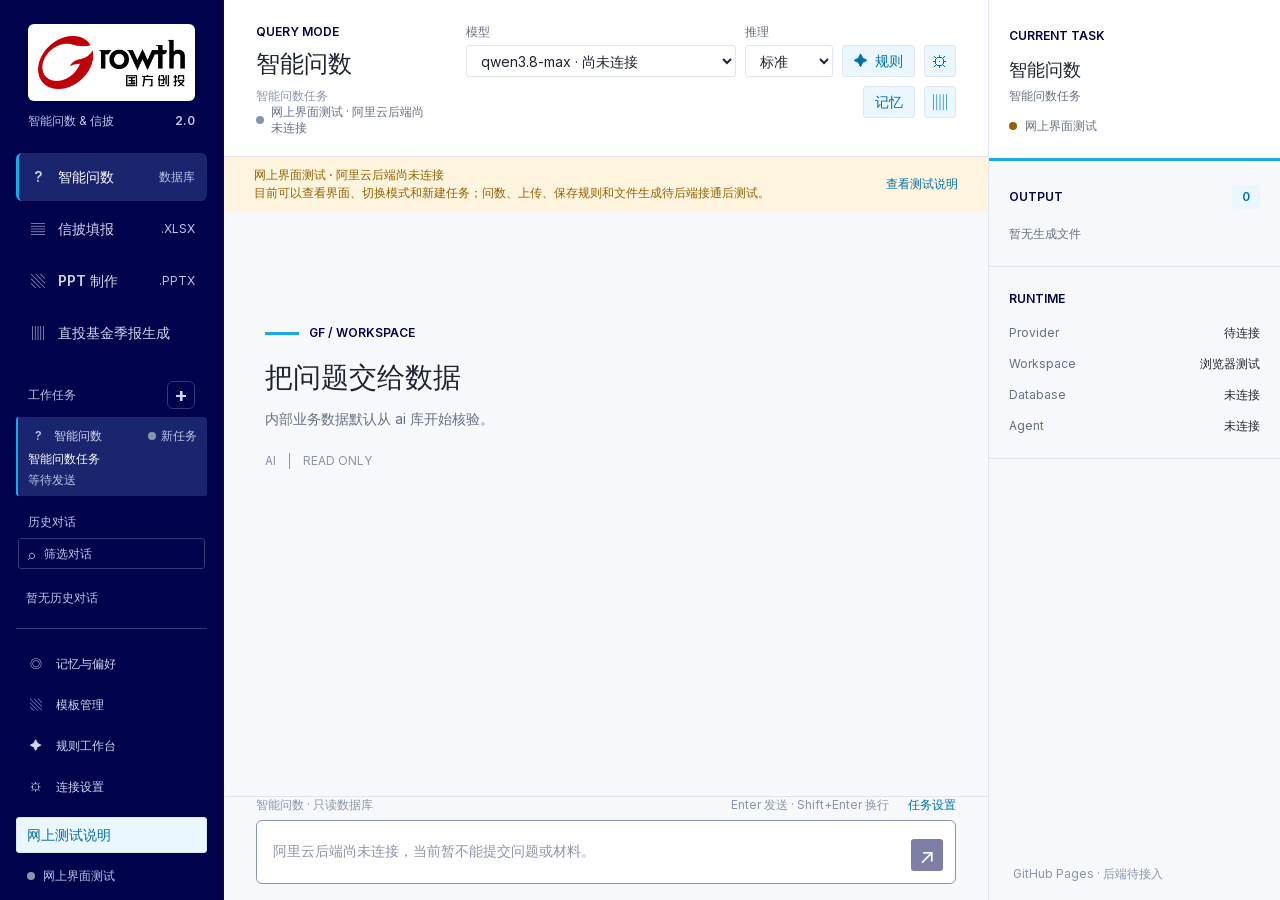
==== index.html @ b557f76c "Publish V2 interface test without backend data" ====
<!doctype html>
<html lang="zh-CN">
  <head>
    <meta charset="UTF-8" />
    <meta name="viewport" content="width=device-width, initial-scale=1.0" />
    <meta name="color-scheme" content="light" />
    <title>国方 · 智能问数&信披 2.0</title>
    <link rel="stylesheet" href="./guofang-theme.css" />
    <link rel="stylesheet" href="./styles.css" />
    <link rel="stylesheet" href="./workbench.css" />
    <link rel="stylesheet" href="./ppt-workbench.css" />
    <link rel="stylesheet" href="./quarterly-workbench.css" />
    <link rel="stylesheet" href="./memory-workbench.css" />
  <link rel="stylesheet" href="./pages-test.css" />
  </head>
  <body>
    <div id="appShell" class="app-shell">
      <button id="sidebarScrim" class="sidebar-scrim" type="button" aria-label="关闭侧栏"></button>

      <aside class="sidebar" aria-label="应用导航">
        <div class="sidebar-topline">
          <div class="brand-block">
            <div class="brand-logo-surface">
              <img class="brand-logo" src="./assets/guofang-logo.png" alt="国方创投 Growth" width="2036" height="738" />
            </div>
            <div class="brand-caption">
              <span>智能问数 &amp; 信披</span>
              <span class="brand-version">2.0</span>
            </div>
          </div>
          <button id="closeSidebarButton" class="sidebar-close" type="button" title="关闭导航" aria-label="关闭导航">×</button>
        </div>

        <div class="mode-nav" aria-label="工作模式">
          <button class="mode-button is-active" data-mode="question" type="button">
            <span class="mode-icon" aria-hidden="true">?</span>
            <span>智能问数</span>
            <span class="mode-state">数据库</span>
          </button>
          <button class="mode-button" data-mode="fill" type="button">
            <span class="mode-icon" aria-hidden="true">▤</span>
            <span>信披填报</span>
            <span class="mode-state">.xlsx</span>
          </button>
          <button class="mode-button" data-mode="ppt" type="button"><span class="mode-icon" aria-hidden="true">▧</span><span>PPT 制作</span><span class="mode-state">.pptx</span></button>
          <button class="mode-button" data-mode="quarterly" type="button"><span class="mode-icon" aria-hidden="true">▥</span><span>直投基金季报生成</span></button>
        </div>

        <div class="thread-heading task-heading">
          <span>工作任务</span>
          <button id="newThreadButton" class="icon-button inverse" type="button" title="新建当前模式任务" aria-label="新建当前模式任务">+</button>
        </div>
        <div id="taskList" class="task-list" aria-live="polite"></div>

        <div class="thread-heading history-heading">
          <span>历史对话</span>
        </div>
        <label class="thread-search">
          <span aria-hidden="true">⌕</span>
          <input id="threadSearch" type="search" placeholder="筛选对话" autocomplete="off" />
        </label>
        <div id="threadList" class="thread-list" aria-live="polite"></div>

        <div class="sidebar-footer">
          <button id="memoryButton" class="sidebar-action" type="button"><span class="action-icon" aria-hidden="true">◎</span><span>记忆与偏好</span></button>
          <button id="templateManagerButton" class="sidebar-action" type="button"><span class="action-icon" aria-hidden="true">▧</span><span>模板管理</span></button>
          <button id="skillButton" class="sidebar-action" type="button">
            <span class="action-icon" aria-hidden="true">✦</span>
            <span>规则工作台</span>
          </button>
          <button id="settingsButton" class="sidebar-action" type="button">
            <span class="action-icon" aria-hidden="true">⚙</span>
            <span>连接设置</span>
          </button>
          <button id="pagesInfoButton" class="pages-test-button" type="button">网上测试说明</button>
          <div class="isolation-note">
            <span class="status-dot quiet"></span>
            <span>本机独立运行</span>
          </div>
        </div>
      </aside>

      <main class="workspace">
        <header class="workspace-header">
          <div class="header-leading">
            <button id="mobileMenuButton" class="header-icon-button mobile-only" type="button" title="打开导航" aria-label="打开导航">☰</button>
            <div class="workspace-title">
              <div id="modeKicker" class="mode-kicker">QUERY MODE</div>
              <h1 id="workspaceHeading">智能问数</h1>
              <div id="activeTaskName" class="active-task-name">智能问数任务</div>
              <div id="runtimeStatus" class="runtime-status">
                <span class="status-dot"></span>
                <span>准备中</span>
              </div>
            </div>
          </div>
          <div class="header-controls">
            <label class="select-control model-control">
              <span>模型</span>
              <select id="modelSelect" aria-label="选择模型"></select>
            </label>
            <label class="select-control effort-control">
              <span>推理</span>
              <select id="effortSelect" aria-label="选择推理强度">
                <option value="medium">标准</option>
                 <option value="high">深入</option>
                <option value="xhigh">极深</option>
                <option value="ultra">极致</option>
              </select>
            </label>
            <button id="headerSkillButton" class="header-tool" type="button" title="打开规则工作台">
              <span aria-hidden="true">✦</span>
              <span>规则</span>
            </button>
            <button id="headerSettingsButton" class="header-tool icon-only" type="button" title="打开连接设置" aria-label="打开连接设置">⚙</button>
            <button id="headerMemoryButton" class="header-tool" type="button" title="查看记忆与偏好"><span>记忆</span></button>
            <button id="inspectorToggleButton" class="header-tool icon-only" type="button" title="显示或隐藏任务信息" aria-label="显示或隐藏任务信息">▥</button>
          </div>
        </header>

        <div id="setupBanner" class="setup-banner is-hidden">
          <div class="setup-copy">
            <strong id="setupTitle">需要完成连接设置</strong>
            <span id="setupMessage">配置阿里云 API Key 和数据库连接后开始工作。</span>
          </div>
          <button id="setupButton" class="text-button" type="button">打开设置</button>
        </div>

        <div id="memoryNotice" class="task-notice is-hidden" role="status"></div>
        <section id="conversation" class="conversation" aria-label="对话内容">
          <div id="emptyState" class="empty-state">
            <div class="empty-eyebrow"><span class="empty-rule"></span><span id="emptyCode">GF / WORKSPACE</span></div>
            <h2 id="emptyHeading">把问题交给数据</h2>
            <p id="emptyCopy">内部业务数据默认从 ai 库开始核验。</p>
            <div class="empty-signals" aria-hidden="true"><span>AI</span><span>READ ONLY</span></div>
            <button id="retryHistoryButton" class="empty-action is-hidden" type="button">重新加载对话</button>
          </div>
          <div id="messages" class="messages"></div>
          <button id="jumpToLatest" class="jump-to-latest" type="button">↓ <span>回到最新</span></button>
        </section>

        <div class="composer-dock">
          <section id="pptOutlineBar" class="ppt-outline-bar is-hidden" aria-live="polite"><div><strong id="pptOutlineTitle">逐页大纲</strong><span id="pptOutlineMeta"></span></div><button id="pptReviewButton" class="outline-button" type="button">核对大纲</button><button id="pptGenerateButton" class="primary-button" type="button">确认生成 PPT</button></section>
          <section id="fillReview" class="fill-review is-hidden" aria-live="polite">
            <div class="fill-review-heading">
              <div class="fill-review-kicker">WORKBOOK REVIEW</div>
              <strong id="fillReviewTitle">正在读取工作簿</strong>
              <span id="fillReviewMeta">上传完成，正在识别待填内容。</span>
            </div>
            <div id="fillReviewBody" class="fill-review-body"></div>
          </section>
          <section id="fillAction" class="fill-action is-hidden">
            <div class="fill-action-icon" aria-hidden="true">✓</div>
            <div class="fill-action-copy">
              <div class="fill-action-label">PREVIEW READY</div>
              <strong>当前文件已完成预览</strong>
              <span>确认后才会写回并生成新文件</span>
            </div>
            <button id="confirmWriteButton" class="primary-button" type="button"><span>确认写回</span><span class="button-arrow" aria-hidden="true">↗</span></button>
          </section>

          <div class="composer-meta">
            <span id="composerModeHint">智能问数 · 只读数据库</span>
            <span class="composer-meta-right"><span id="composerFileHint">Enter 发送 · Shift+Enter 换行</span></span>
            <button id="taskSettingsButton" class="task-settings-button" type="button" aria-haspopup="dialog" aria-controls="taskSettingsDialog">任务设置<span id="taskSettingsIndicator" class="is-hidden" aria-hidden="true">•</span></button>
          </div>
          <div id="quarterlyBar" class="ppt-outline-bar is-hidden"><div><strong id="quarterlyBarTitle"></strong><span id="quarterlyBarMeta"></span></div><button id="quarterlyReviewButton" class="outline-button" type="button">核对季报内容</button></div>
          <form id="composer" class="composer">
            <button id="attachButton" class="composer-tool" type="button" title="上传 .xlsx 文件" aria-label="上传 .xlsx 文件">＋</button>
            <textarea id="messageInput" rows="1" placeholder="输入基金数据问题" aria-label="输入问题"></textarea>
            <button id="sendButton" class="send-button" type="submit" title="发送" aria-label="发送"><span aria-hidden="true">↗</span></button>
          </form>
          <input id="fileInput" type="file" accept=".xlsx" hidden />
        </div>
      </main>

      <aside id="contextPanel" class="context-panel" aria-label="任务信息">
        <div class="context-mobile-head"><span>任务信息</span><button id="closeInspectorButton" class="header-icon-button" type="button" title="关闭任务信息" aria-label="关闭任务信息">×</button></div>
        <section class="context-section context-intro">
          <div class="section-label">CURRENT TASK</div>
          <div id="contextTask" class="context-task">智能问数</div>
          <div id="contextTaskMeta" class="context-task-meta">智能问数任务</div>
          <div class="context-line"><span class="status-dot"></span><span id="contextProvider">DashScope / Responses</span></div>
        </section>

        <section id="quarterlyContext" class="context-section is-hidden">
          <div class="section-heading"><strong>直投基金季报生成</strong></div>
          <label class="field"><span>基金工商全名</span><input id="quarterlyFund" maxlength="180" placeholder="请输入本次报告的基金全称" /></label>
          <div class="field-grid"><label class="field"><span>报告年份</span><input id="quarterlyYear" type="number" min="2000" max="2100" /></label><label class="field"><span>季度</span><select id="quarterlyQuarter"><option value="1">第一季度</option><option value="2">第二季度</option><option value="3">第三季度</option><option value="4">第四季度</option></select></label></div>
          <p class="muted-line">任务开始后固定基金和报告期，换基金或季度请新建任务。</p>
          <label class="field"><span>公司季报模板</span><select id="quarterlyTemplate"></select></label><button id="quarterlyTemplatesButton" type="button" class="outline-button">预览与管理模板</button>
          <label class="field"><span>资料类型</span><select id="quarterlyCategory"><option value="financial">财务报表</option><option value="project">项目进展</option><option value="previous">上期报告</option><option value="agreement">基金协议及基础资料</option><option value="other">其他材料</option></select></label>
          <button id="quarterlyUploadButton" type="button" class="outline-button">＋ 添加季报材料</button><input id="quarterlyMaterialInput" type="file" accept=".pdf,.doc,.docx,.xlsx,.pptx" multiple hidden />
          <p class="muted-line">支持 PDF、Word、Excel、PPT，最多 20 份。上传后请在对话中提交编制要求。</p><div id="quarterlyMaterials"></div><p id="quarterlyNotice" role="status"></p><div id="quarterlyHistory" class="ppt-history-list"></div>
        </section>
        <section id="fileSection" class="context-section file-section is-hidden">
          <div class="section-heading"><span class="section-label">WORKBOOK</span><button id="removeFileButton" class="tiny-button" type="button" title="移除文件" aria-label="移除文件">×</button></div>
          <div id="fileDropzone" class="file-dropzone" tabindex="0">
            <div class="file-icon">XLSX</div>
            <div id="fileName" class="file-name">等待上传</div>
            <div id="fileMeta" class="file-meta">仅支持一个 .xlsx</div>
          </div>
          <button id="fileChooseButton" class="outline-button" type="button"><span>选择文件</span><span aria-hidden="true">＋</span></button>
        </section>

        <section id="pptContext" class="context-section is-hidden">
          <div class="section-heading"><span class="section-label">PRESENTATION</span><button id="pptTemplatesLink" type="button" class="small-action">管理模板</button></div>
          <label class="field"><span>公司模板</span><select id="pptTemplateSelect" aria-label="本任务 PPT 模板"></select></label>
          <p id="pptTemplateHint" class="muted-line"></p>
          <div class="section-heading"><strong>制作资料</strong><span id="pptMaterialCount" class="count-badge">0</span></div>
          <div id="pptMaterialList" class="ppt-material-list"></div>
          <button id="pptUploadButton" class="outline-button" type="button">＋ 添加资料</button>
          <input id="pptMaterialInput" type="file" accept=".pdf,.pptx,.xlsx,.docx,.png,.jpg,.jpeg" multiple hidden />
          <p class="muted-line ppt-upload-note">PDF、PPTX、XLSX、DOCX 或图片。最多 12 份，单份 50MB。上传后请输入制作要求。</p>
          <div id="pptHistoryList" class="ppt-history-list"></div>
        </section>
        <section class="context-section output-section">
          <div class="section-heading"><span class="section-label">OUTPUT</span><span id="outputCount" class="count-badge">0</span></div>
          <div id="outputList" class="output-list"><div class="muted-line">暂无生成文件</div></div>
        </section>

        <section class="context-section">
          <div class="section-label">RUNTIME</div>
          <dl class="runtime-list">
            <div><dt>Provider</dt><dd id="runtimeProvider">DashScope</dd></div>
            <div><dt>Workspace</dt><dd>LOCAL / ISOLATED</dd></div>
            <div><dt>Database</dt><dd id="runtimeDatabase">CHECKING</dd></div>
            <div><dt>Agent</dt><dd id="runtimeAgent">CODEX APP-SERVER</dd></div>
          </dl>
        </section>

        <div class="context-footer"><span>只读 MCP</span><span>·</span><span>Windows local</span></div>
      </aside>
    </div>

    <dialog id="settingsDialog" class="app-dialog">
      <div class="dialog-header"><div><div class="section-label">CONNECTION</div><h2>连接设置</h2></div><button class="dialog-close" data-close-dialog="settingsDialog" type="button" title="关闭" aria-label="关闭">×</button></div>
      <div class="dialog-body">
        <div class="dialog-notice"><span class="status-dot"></span><span>此设置只作用于本应用，不会改动个人 Codex 配置。</span></div>
        <p id="connectionSummary" class="dialog-footnote is-hidden">API Key 和数据库只读账号已由本机配置，无需输入。网络不可达时请接入公司网络并重新检测。</p>
        <div id="credentialFields">
          <label class="field"><span>阿里云 API Key</span><input id="apiKeyInput" type="password" autocomplete="off" placeholder="已配置时留空即可保持不变" /></label>
          <div class="field-grid"><label class="field"><span>MySQL Host</span><input id="mysqlHostInput" type="text" placeholder="数据库地址" /></label><label class="field"><span>Port</span><input id="mysqlPortInput" type="text" value="53307" /></label></div>
          <div class="field-grid"><label class="field"><span>只读账号</span><input id="mysqlUserInput" type="text" autocomplete="off" placeholder="用户名" /></label><label class="field"><span>密码</span><input id="mysqlPassInput" type="password" autocomplete="off" placeholder="已配置时留空即可保持不变" /></label></div>
          <div class="dialog-footnote">仅在维护人员更换连接时填写；已配置的密钥和密码留空即可保持不变。</div>
        </div>
      </div>
      <div class="dialog-actions"><button id="editConnectionButton" class="outline-button is-hidden" type="button">维护连接信息</button><button class="outline-button" data-close-dialog="settingsDialog" type="button">关闭</button><button id="saveSettingsButton" class="primary-button" type="button">保存并重启连接 <span>↗</span></button></div>
    </dialog>

    <dialog id="skillDialog" class="app-dialog workbench-dialog">
      <div class="dialog-header"><div><div class="section-label">规则与版本</div><h2>规则工作台</h2></div><button class="dialog-close" data-close-dialog="skillDialog" type="button" aria-label="关闭">×</button></div>
      <div class="dialog-body workbench-body">
        <div class="dialog-notice">公共底线 → 基金配置 → 个人偏好 → 本次明确指令。补充配置只能在公共规则允许范围内生效。</div>
        <div class="profile-picker"><label class="field"><span>选择配置</span><select id="profileSelect"></select></label><span id="skillStatus" class="status-chip">尚未启用</span></div>
        <div class="workbench-columns"><section>
          <div class="field-grid"><label class="field"><span>配置名称</span><input id="profile-name" maxlength="80" placeholder="例如：季度信披偏好" /></label><label class="field"><span>配置类型</span><select id="profile-kind"><option value="fund">基金配置</option><option value="personal">个人偏好</option></select></label></div>
          <label class="field"><span>基金标准名称</span><input id="profile-fundName" placeholder="运行时会在 ai 库精确核对" /></label>
          <div class="field-grid"><label class="field"><span>适用场景</span><select id="profile-scene"><option value="both">问数与信披</option><option value="ppt">仅 PPT 制作</option><option value="quarterly">仅直投基金季报生成</option><option value="all">全部场景</option><option value="question">仅问数</option><option value="fill">仅信披</option></select></label><label class="field"><span>金额展示单位</span><select id="profile-unit"><option>元</option><option>万元</option><option>亿元</option></select></label></div>
          <label class="field"><span>展示小数位</span><input id="profile-decimals" type="number" min="0" max="6" value="2" /></label>
          <label class="field"><span>补充规则</span><textarea id="skillDraftInput" rows="6" placeholder="描述本基金的业务处理规则或你的展示偏好。Excel 实际写入单位仍以列要求为准。"></textarea></label>
          <label class="field"><span>业务依据或修改说明</span><textarea id="profile-basis" rows="2" placeholder="例如：季度填报规范、内部口径说明"></textarea></label>
        </section><section class="rule-inspector">
          <div class="section-heading"><strong>变更检查</strong><button id="checkProfileButton" class="small-action" type="button">检查并对比</button></div>
          <div id="ruleCheckResult" class="rule-check-result">检查将比较草稿与当前启用版本，不会查询数据库。</div>
          <details open><summary>版本记录</summary><div id="profileVersions"></div></details>
          <details class="base-details"><summary>公共规则 · 只读</summary><textarea id="skillBasePreview" rows="12" readonly></textarea></details>
        </section></div>
      </div>
      <div class="dialog-actions"><button id="resetSkillButton" class="outline-button" type="button">新建配置</button><span class="action-spacer"></span><button id="saveSkillDraftButton" class="outline-button" type="button">保存草稿</button><button id="activateSkillButton" class="primary-button" type="button">检查并启用</button></div>
    </dialog>
    <dialog id="reviewDialog" class="app-dialog review-dialog">
      <div class="dialog-header"><div><div class="section-label">填报核对</div><h2>全部变更</h2><p id="reviewVersion"></p></div><button class="dialog-close" data-close-dialog="reviewDialog" type="button" aria-label="关闭">×</button></div>
      <div class="dialog-body"><div class="review-filters"><select id="reviewSheet" aria-label="筛选工作表"></select><input id="reviewSearch" type="search" placeholder="筛选字段、单元格或来源" aria-label="筛选变更" /><span id="reviewCount"></span></div>
      <div class="review-scroll"><table class="review-table"><thead><tr><th>类型</th><th>位置</th><th>字段</th><th>原值</th><th>拟写入</th><th>单位</th><th>来源 / 数据日期</th><th>依据</th></tr></thead><tbody id="reviewRows"></tbody></table></div></div>
      <div class="dialog-actions"><span class="muted-line">核对后返回任务，点击“确认写回”。</span><button class="primary-button" data-close-dialog="reviewDialog" type="button">返回任务</button></div>
    </dialog>
    <dialog id="taskSettingsDialog" class="app-dialog task-settings-dialog" aria-labelledby="taskSettingsTitle">
      <div class="dialog-header"><div><div id="taskSettingsContext" class="section-label">当前任务</div><h2 id="taskSettingsTitle">任务设置</h2></div><button class="dialog-close" data-close-dialog="taskSettingsDialog" type="button" aria-label="关闭任务设置">×</button></div>
      <div id="taskConfig" class="dialog-body">
        <p id="taskRuleVersion" class="task-settings-note">基金和日期可以直接在对话中说明，也可以在这里设置默认值。</p>
        <div class="config-fields"><label id="taskFundField">基金配置（可选）<select id="task-fund"></select></label><label id="taskDateField">默认数据日期（可选）<input id="task-date" type="date" /><small>留空时按本次对话或材料中的日期处理。</small></label></div>
        <p id="taskQuarterInfo" class="task-settings-note is-hidden"></p>
        <details id="taskFillOptions"><summary>填报范围（可选）</summary><label class="field"><span>字段或章节</span><input id="task-fields" placeholder="例如：仅填写剩余投资成本、公允价值" /></label><label class="checkbox-field"><input type="checkbox" id="task-overwrite" />默认允许更新已有值（仍须预览并确认）</label></details>
        <details id="taskMemoryDetails" class="task-memory"><summary id="taskMemorySummary">自动使用记忆与偏好</summary><ul id="taskMemoryEntries"></ul><button id="taskMemoryManage" type="button" class="small-action">管理长期记忆</button><p id="taskMemoryStage"></p><p id="taskMemoryLastRequest"></p><label for="taskMemoryFund">限定本任务的基金偏好</label><div class="memory-fund-line"><input id="taskMemoryFund" placeholder="通常由基金配置或季报信息确定" /><button id="taskMemoryFundSave" class="small-action" type="button">设置</button></div><small>仅按基金全名匹配展示偏好，不替代业务查询中的基金识别。</small></details>
        <details id="legacyTaskOptions" class="legacy-task-options is-hidden"><summary>旧版个人配置</summary><p class="task-settings-note">日常展示习惯由“记忆与偏好”自动匹配。已有的个人配置仍可在这里选择。</p><label class="field"><span>个人配置</span><select id="task-personal"></select></label></details>
      </div>
      <div class="dialog-actions task-settings-actions"><button id="viewRunButton" class="outline-button" type="button">运行记录</button><span id="taskSettingsSaveHint">设置自动保存</span><button class="primary-button" data-close-dialog="taskSettingsDialog" type="button">完成</button></div>
    </dialog>
    <dialog id="runDialog" class="app-dialog"><div class="dialog-header"><div><div class="section-label">任务追溯</div><h2>运行记录</h2></div><button class="dialog-close" data-close-dialog="runDialog" type="button" aria-label="关闭">×</button></div><div class="dialog-body"><p id="runSnapshot" class="dialog-notice"></p><ol id="runEvents" class="run-events"></ol></div></dialog>

    <dialog id="pptReviewDialog" class="app-dialog ppt-dialog">
      <div class="dialog-header"><div><div class="section-label">逐页核对</div><h2 id="pptReviewHeading">PPT 大纲</h2><p id="pptReviewVersion"></p></div><button class="dialog-close" data-close-dialog="pptReviewDialog" type="button" aria-label="关闭">×</button></div>
      <div class="dialog-body ppt-review-grid"><nav id="pptPageList" class="ppt-page-list" aria-label="页面列表"></nav><section id="pptPageDetail" class="ppt-page-detail"></section></div>
      <p id="pptPreflightNotice" class="dialog-notice">正在检查页面容量。</p>
      <div class="dialog-actions"><span id="pptReviewNotice" class="muted-line"></span><button id="pptReviewGenerate" class="primary-button" type="button">确认生成 PPT</button></div>
    </dialog>
    <dialog id="pptPreviewDialog" class="app-dialog ppt-dialog">
      <div class="dialog-header"><div><div class="section-label">生成文件</div><h2 id="pptPreviewHeading">页面预览</h2><p id="pptPreviewMeta"></p></div><button class="dialog-close" data-close-dialog="pptPreviewDialog" type="button" aria-label="关闭">×</button></div>
      <div class="dialog-body"><img id="pptPreviewImage" class="ppt-preview-image" alt="生成的 PPT 页面" /><div class="ppt-preview-controls"><button id="pptPreviousSlide" class="outline-button" type="button">上一页</button><span id="pptPreviewNumber"></span><button id="pptNextSlide" class="outline-button" type="button">下一页</button></div><p class="muted-line">由内置 LibreOffice 渲染。请核对数字、字号和排版；PowerPoint / WPS 可能存在细微显示差异。</p></div>
      <div class="dialog-actions"><a id="pptPreviewDownload" class="primary-button" download>下载 PPTX</a></div>
    </dialog>
    <dialog id="pptTemplateDialog" class="app-dialog ppt-dialog">
      <div class="dialog-header"><div><div class="section-label">本机模板库</div><h2>模板管理</h2><p>上传 → 检查页面 → 确认版式 → 启用。已有任务保留原版本。</p></div><button class="dialog-close" data-close-dialog="pptTemplateDialog" type="button" aria-label="关闭">×</button></div>
      <div class="dialog-body">
        <div class="ppt-template-toolbar"><label class="field"><span>模板与历史版本</span><select id="pptLibrarySelect"></select></label><button id="pptNewTemplateButton" class="outline-button" type="button">上传模板 / 新版本</button></div>
        <section id="pptTemplateUploadForm" class="ppt-template-upload is-hidden"><div class="field-grid"><label class="field"><span>归入模板</span><select id="pptUploadTemplateTarget"></select></label><label class="field"><span>新模板名称</span><input id="pptNewTemplateName" maxlength="80" placeholder="例如：投委会汇报" /></label></div><label class="field"><span>版本说明</span><input id="pptTemplateDescription" maxlength="500" placeholder="例如：更新 Logo 和封面" /></label><input id="pptTemplateFile" type="file" accept=".pptx" /><button id="pptTemplateUploadSubmit" class="primary-button" type="button">上传并检查</button><p id="pptTemplateUploadStatus" role="status"></p></section>
        <div id="pptTemplateVersionInfo" class="dialog-notice"></div>
        <div id="pptTemplateMapping" class="ppt-template-mapping"></div>
        <div id="pptTemplatePages" class="ppt-template-pages"></div>
      </div>
      <div class="dialog-actions"><label class="checkbox-field"><input id="pptMakeDefault" type="checkbox" />设为新任务默认模板</label><span class="action-spacer"></span><button id="pptEnableTemplate" class="primary-button" type="button">确认版式并启用</button></div>
    </dialog>
    <dialog id="quarterlyReviewDialog" class="app-dialog ppt-dialog quarterly-dialog">
      <div class="dialog-header"><div><div class="section-label">季报内容核对</div><h2 id="quarterlyReviewTitle"></h2><p id="quarterlyReviewMeta"></p></div><button class="dialog-close" data-close-dialog="quarterlyReviewDialog" type="button" aria-label="关闭">×</button></div>
      <div class="dialog-body"><div id="quarterlyIssues" class="quarterly-issues"></div><div class="ppt-review-grid"><nav id="quarterlySections" class="ppt-page-list" aria-label="季报章节"></nav><section id="quarterlyDetail" class="quarterly-detail"></section></div></div>
      <div class="dialog-actions"><span class="muted-line">正式版须补齐待确认项；草稿将标注“待补充”。</span><button id="quarterlyDraft" class="outline-button" type="button">确认生成待补充草稿</button><button id="quarterlyGenerate" class="primary-button" type="button">确认生成 Word 和 PDF</button></div>
    </dialog>
    <dialog id="quarterlyPreviewDialog" class="app-dialog ppt-dialog quarterly-dialog"><div class="dialog-header"><div><h2 id="quarterlyPreviewTitle">季报页面预览</h2><p>请逐页核对文字、数字和排版。Word 打开后可更新目录页码。</p></div><button class="dialog-close" data-close-dialog="quarterlyPreviewDialog" type="button" aria-label="关闭">×</button></div><div class="dialog-body"><img id="quarterlyPreviewImage" alt="季报页面" /><div class="ppt-preview-controls"><button id="quarterlyPrev" type="button" class="outline-button">上一页</button><span id="quarterlyPageNumber"></span><button id="quarterlyNext" type="button" class="outline-button">下一页</button></div></div><div id="quarterlyDownloads" class="dialog-actions"></div></dialog>
    <dialog id="quarterlyTemplateDialog" class="app-dialog ppt-dialog"><div class="dialog-header"><div><h2>季报模板管理</h2><p>保留国方季报结构的模板可直接上传更新，历史任务继续使用原版。</p></div><button class="dialog-close" data-close-dialog="quarterlyTemplateDialog" type="button" aria-label="关闭">×</button></div><div class="dialog-body"><label class="field"><span>模板版本</span><select id="quarterlyLibrarySelect"></select></label><label class="field"><span>上传更新模板（DOC 或 DOCX）</span><input id="quarterlyTemplateInput" type="file" accept=".doc,.docx" /></label><p id="quarterlyTemplateNotice" role="status"></p><div id="quarterlyTemplatePages" class="ppt-template-pages"></div></div><div class="dialog-actions"><label><input id="quarterlyDefault" type="checkbox" checked />设为新任务默认模板</label><button id="quarterlyEnable" type="button" class="primary-button">确认预览并启用</button></div></dialog>
    <dialog id="memoryDialog" class="app-dialog memory-dialog">
      <div class="dialog-header"><div><div class="section-label">你的办公习惯</div><h2>记忆与偏好</h2></div><button class="dialog-close" data-close-dialog="memoryDialog" type="button" aria-label="关闭">×</button></div>
      <div class="dialog-body">
        <p class="memory-intro">告诉我“以后怎样做”，明确的展示偏好会自动记住；“这次怎样做”只跟随当前任务。四种场景共用此入口，按适用范围使用。</p>
        <section class="memory-organizer" aria-label="后台整理">
          <div class="memory-organizer-controls"><label><input id="memoryOrganizerEnabled" type="checkbox" /> 空闲时整理展示习惯</label><button id="memoryOrganizerRun" class="small-action" type="button">立即整理</button></div>
          <p>从新的对话中整理建议，采纳后才生效。材料和模型回答不参与学习；明确说“这次”的要求只用于当前任务。</p>
          <div id="memoryOrganizerStatus" role="status">正在读取整理状态…</div><ul id="memoryOrganizerJobs"></ul>
        </section>
        <div class="memory-filters"><input id="memorySearch" type="search" placeholder="搜索偏好或基金" aria-label="搜索记忆" /><select id="memorySceneFilter" aria-label="筛选场景"><option value="">全部场景</option><option value="question">问数</option><option value="fill">信披</option><option value="ppt">PPT</option><option value="quarterly">季报</option></select><button id="memoryAdd" class="outline-button" type="button">添加偏好</button></div>
        <small id="memoryCount"></small><div id="memoryEntries"></div>
        <section id="memoryEditor" class="is-hidden"><h3 id="memoryEditorTitle">修改偏好</h3><label class="field"><span>偏好类型</span><select id="memoryType"></select></label><label id="memoryValueField" class="field"></label><fieldset class="memory-scopes"><legend>适用场景</legend><label><input type="checkbox" name="memoryScope" value="question" checked />问数</label><label><input type="checkbox" name="memoryScope" value="fill" checked />信披</label><label><input type="checkbox" name="memoryScope" value="ppt" checked />PPT</label><label><input type="checkbox" name="memoryScope" value="quarterly" checked />季报</label></fieldset><label class="field"><span>限定基金（留空表示不限基金）</span><input id="memoryFund" maxlength="200" placeholder="基金名称须与本任务基金一致" /></label><div class="dialog-actions"><button id="memoryCancel" type="button" class="outline-button">取消</button><button id="memorySave" type="button" class="primary-button">保存偏好</button></div></section>
        <p class="memory-intro">记忆保存在本机当前用户的数据目录。忘记后不再自动使用，原对话和已确认文件仍保留。表达习惯以外的业务流程请在“规则工作台”管理。</p>
      </div>
    </dialog>
    <div id="toast" class="toast" role="status" aria-live="polite"></div>
<dialog id="pagesInfoDialog" class="app-dialog"><div class="dialog-header"><div><h2>V2 网上界面测试</h2></div><button class="dialog-close" data-close-dialog="pagesInfoDialog" type="button" aria-label="关闭">×</button></div><div class="dialog-body"><p>本页面来自当前 V2，可查看智能问数、信披填报、PPT 制作和直投基金季报四种工作模式。</p><p>阿里云后端尚未连接。本轮验证页面加载与操作布局；问数、材料上传、规则保存、文件生成和历史恢复暂不可用。</p><p>新建任务与临时设置只保存在此浏览器，不会同步到本机应用或其他用户。</p><p class="pages-test-note">此网站仅发布界面资源；业务规则、数据库配置、上传材料和输出文件保留在后端。</p><p id="pagesBuild"></p></div><div class="dialog-actions"><button class="outline-button" data-close-dialog="pagesInfoDialog" type="button">关闭</button></div></dialog>
    <script src="./pages-config.js"></script>
    <script src="./workbench.js"></script>
    <script src="./ppt-workbench.js"></script>
    <script src="./quarterly-workbench.js"></script>
    <script src="./memory-workbench.js"></script>
    <script src="./app.js"></script>
  <script src="./pages-test.js"></script>
  </body>
</html>
---- guofang-theme.css ----
/* Semi foundation values with Guofang brand colors; see docs/guofang-ui-20261010. */
/* Inter 4.1 is bundled under assets/fonts/Inter-LICENSE.txt (SIL OFL). */
@font-face {
  font-family: "Inter";
  src: url("./assets/fonts/InterVariable.woff2") format("woff2");
  font-style: normal;
  font-weight: 100 900;
  font-display: swap;
}

:root {
  --gf-primary: #00024c;
  --gf-primary-hover: #151b69;
  --gf-primary-pressed: #000137;
  --gf-accent: #1aa8e9;
  --gf-accent-text: #006fa6;
  --gf-selected: #eaf7fe;
  --gf-table-head: #edf1fe;
  --gf-bg: #f6f8fc;
  --gf-surface: #ffffff;
  --gf-text: #1f2433;
  --gf-muted: #667085;
  --gf-faint: #8995ab;
  --gf-border: #e1e6ef;
  --gf-border-strong: #8995ab;
  --gf-success: #137a54;
  --gf-success-bg: #eaf6ef;
  --gf-warning: #946000;
  --gf-warning-bg: #fff5de;
  --gf-error: #b42318;
  --gf-error-bg: #fff0ed;
  --gf-rail-text: #d0d5ed;
  --gf-rail-muted: #bdc4e6;
  --gf-rail-line: #303b78;
  --gf-rail-hover: #101862;
  --gf-rail-selected: #1a256e;
  --gf-rail-warning: #ffe1a3;
  --gf-rail-success: #a9d8bd;
  --gf-rail-error: #ffc2bc;
  --gf-font-ui: "Inter", -apple-system, BlinkMacSystemFont, "PingFang SC", "Hiragino Sans GB", "Microsoft YaHei", "Segoe UI", "Helvetica Neue", Helvetica, Arial, sans-serif;
  --gf-font-code: ui-monospace, SFMono-Regular, Menlo, Monaco, Consolas, "Liberation Mono", "Courier New", monospace;
  --gf-body-size: 14px;
  --gf-body-line: 20px;
  --gf-caption-size: 12px;
  --gf-caption-line: 16px;
  --gf-answer-line: 24px;
  --gf-control-height: 32px;
  --gf-radius-control: 3px;
  --gf-radius-card: 6px;
  --gf-radius-dialog: 12px;
  --gf-focus-ring: 0 0 0 3px rgba(26, 168, 233, 0.24);
  --gf-shadow: 0 0 1px rgba(0, 2, 76, 0.3), 0 4px 14px rgba(0, 2, 76, 0.1);
}
---- styles.css ----
/* Layout and components use the shared Guofang/Semi theme. */
:root {
  font-family: var(--gf-font-ui);
  font-size: var(--gf-body-size);
  line-height: var(--gf-body-line);
  color: var(--gf-text);
  background: var(--gf-bg);
  font-synthesis: none;
  letter-spacing: 0;
  -webkit-font-smoothing: antialiased;
}

* { box-sizing: border-box; }

html, body { width: 100%; height: 100%; margin: 0; overflow: hidden; }

body { min-width: 320px; overflow: hidden; background: var(--gf-bg); }

button, input, textarea, select { font: inherit; letter-spacing: 0; }

button { border: 0; cursor: pointer; }

button:disabled { cursor: not-allowed; opacity: 0.5; }

button:focus-visible,
input:focus-visible,
textarea:focus-visible,
select:focus-visible,
summary:focus-visible,
.file-dropzone:focus-visible {
  outline: 3px solid rgba(26, 168, 233, 0.26);
  outline-offset: 2px;
}

.is-hidden { display: none !important; }

.app-shell {
  display: grid;
  grid-template-columns: 224px minmax(0, 1fr) 292px;
  grid-template-rows: minmax(0, 1fr);
  width: 100%;
  height: 100%;
  min-height: 0;
  overflow: hidden;
  background: var(--gf-bg);
}

.app-shell.is-inspector-hidden { grid-template-columns: 224px minmax(0, 1fr) 0; }

.app-shell.is-inspector-hidden .context-panel { min-width: 0; overflow: hidden; border-left: 0; opacity: 0; pointer-events: none; }

.sidebar {
  display: flex;
  flex-direction: column;
  min-width: 0;
  padding: 24px 16px 16px;
  color: var(--gf-rail-text);
  background: var(--gf-primary);
  border-right: 1px solid rgba(255, 255, 255, 0.04);
}

.sidebar-topline { display: flex; align-items: flex-start; justify-content: space-between; }

.brand-block { display: flex; flex-direction: column; align-items: stretch; gap: 12px; width: 100%; max-width: 220px; min-width: 0; padding: 0 12px 24px; }

.brand-logo-surface { padding: 12px 10px; background: var(--gf-surface); border-radius: var(--gf-radius-card); }

.brand-logo { display: block; width: 100%; height: auto; }

.brand-caption { display: flex; align-items: center; justify-content: space-between; gap: 8px; color: var(--gf-rail-muted); font-size: 12px; line-height: 16px; }

.brand-version { color: var(--gf-rail-muted); font: 600 12px/16px var(--gf-font-ui); }

.sidebar-close { display: none; color: var(--gf-rail-text); background: transparent; font-size: 22px; }

.mode-nav { display: grid; gap: 4px; }

.mode-button,
.sidebar-action {
  display: flex;
  align-items: center;
  gap: 10px;
  width: 100%;
  min-height: 48px;
  padding: 0 12px;
  color: var(--gf-rail-text);
  text-align: left;
  background: transparent;
  border-radius: var(--gf-radius-card);
}

.mode-button:hover,
.sidebar-action:hover { color: var(--gf-surface); background: var(--gf-rail-hover); }

.mode-button.is-active { color: var(--gf-surface); background: var(--gf-rail-selected); border-left: 3px solid var(--gf-accent); padding-left: 9px; }

.mode-icon, .action-icon { display: inline-grid; place-items: center; width: 20px; color: var(--gf-rail-text); font-weight: 600; }

.mode-button > span:nth-child(2) { font-size: 14px; font-weight: 600; line-height: 20px; }

.mode-state { margin-left: auto; color: var(--gf-rail-muted); font: 400 12px/16px var(--gf-font-ui); text-transform: uppercase; }

.mode-button.is-active .mode-state { color: var(--gf-rail-muted); }

.thread-heading {
  display: flex;
  align-items: center;
  justify-content: space-between;
  margin: 24px 12px 8px;
  color: var(--gf-rail-muted);
  font: 600 12px/16px var(--gf-font-ui);
  letter-spacing: 0;
  text-transform: uppercase;
}

.task-heading { margin-top: 24px; }

.history-heading { margin-top: 18px; }

.task-list {
  display: grid;
  flex: 0 1 auto;
  gap: 3px;
  max-height: 38vh;
  min-height: 0;
  overflow: auto;
  scrollbar-color: var(--gf-rail-muted) transparent;
  scrollbar-width: thin;
}

.task-item {
  display: grid;
  gap: 5px;
  width: 100%;
  min-width: 0;
  padding: 9px 10px 8px;
  color: var(--gf-rail-text);
  text-align: left;
  background: transparent;
  border-left: 2px solid transparent;
  border-radius: var(--gf-radius-control);
}

.task-item:hover { color: var(--gf-surface); background: var(--gf-rail-hover); }

.task-item.is-active { color: var(--gf-surface); background: var(--gf-rail-selected); border-left-color: var(--gf-accent); }

.task-item-top { display: flex; align-items: center; justify-content: space-between; gap: 8px; min-width: 0; }

.task-type { display: inline-flex; align-items: center; gap: 6px; min-width: 0; color: var(--gf-rail-text); font-size: 12px; font-weight: 600; line-height: 16px; }

.task-mode-mark { display: inline-grid; place-items: center; width: 20px; height: 20px; color: var(--gf-rail-muted); background: var(--gf-rail-selected); border-radius: var(--gf-radius-control); font: 600 12px/16px var(--gf-font-ui); }

.task-mode-mark.fill { color: var(--gf-rail-text); background: var(--gf-rail-selected); }

.task-status { display: inline-flex; align-items: center; gap: 5px; flex: 0 0 auto; color: var(--gf-rail-muted); font: 400 12px/16px var(--gf-font-ui); }

.task-status.running { color: var(--gf-rail-warning); }

.task-status.waiting { color: var(--gf-rail-text); }

.task-status.complete { color: var(--gf-rail-success); }

.task-status.error { color: var(--gf-rail-error); }

.task-item-title { overflow: hidden; color: inherit; font-size: 12px; line-height: 16px; text-overflow: ellipsis; white-space: nowrap; }

.task-item-meta { overflow: hidden; color: var(--gf-rail-muted); font: 400 12px/16px var(--gf-font-ui); text-overflow: ellipsis; white-space: nowrap; }

.task-empty { padding: 10px; color: var(--gf-rail-muted); font-size: 12px; line-height: 16px; }

.icon-button {
  display: inline-grid;
  place-items: center;
  width: 28px;
  height: 28px;
  color: var(--gf-text);
  background: var(--gf-selected);
  border-radius: var(--gf-radius-card);
  font-size: 20px;
  line-height: 1;
}

.icon-button.inverse { color: var(--gf-rail-text); background: transparent; border: 1px solid var(--gf-rail-line); }

.icon-button.inverse:hover { background: var(--gf-rail-hover); border-color: var(--gf-rail-muted); }

.thread-search {
  display: flex;
  align-items: center;
  gap: 7px;
  min-height: 31px;
  margin: 0 2px 8px;
  padding: 0 9px;
  color: var(--gf-rail-muted);
  background: var(--gf-primary);
  border: 1px solid var(--gf-rail-line);
  border-radius: var(--gf-radius-control);
}

.thread-search input { width: 100%; min-width: 0; color: var(--gf-rail-text); background: transparent; border: 0; outline: 0; font-size: 12px; line-height: 16px; }

.thread-search input::placeholder { color: var(--gf-rail-muted); }

.thread-list { display: grid; gap: 2px; min-height: 0; overflow: auto; scrollbar-color: var(--gf-rail-muted) transparent; scrollbar-width: thin; }

.thread-item { display: grid; gap: 5px; width: 100%; padding: 10px 10px 9px; color: var(--gf-rail-text); text-align: left; background: transparent; border-left: 2px solid transparent; border-radius: var(--gf-radius-control); }

.thread-item:hover { color: var(--gf-surface); background: var(--gf-rail-hover); }

.thread-item.is-active { color: var(--gf-surface); background: var(--gf-rail-selected); border-left-color: var(--gf-accent); }

.thread-title { overflow: hidden; font-size: 12px; line-height: 16px; text-overflow: ellipsis; white-space: nowrap; }

.thread-date { color: var(--gf-rail-muted); font: 400 12px/16px var(--gf-font-ui); }

.thread-empty { padding: 13px 10px; color: var(--gf-rail-muted); font-size: 12px; line-height: 16px; }

.sidebar-footer { display: grid; gap: 3px; margin-top: auto; padding-top: 16px; border-top: 1px solid var(--gf-rail-line); }

.sidebar-action { min-height: 38px; padding: 0 10px; font-size: 12px; line-height: 16px; }

.isolation-note { display: flex; align-items: center; gap: 8px; padding: 12px 11px 0; color: var(--gf-rail-muted); font-size: 12px; line-height: 16px; }

.workspace { display: flex; flex-direction: column; width: 100%; height: 100%; min-width: 0; min-height: 0; overflow: hidden; background: var(--gf-bg); }

.workspace-header { display: flex; flex: 0 0 auto; align-items: flex-start; justify-content: space-between; gap: 16px; min-height: 103px; padding: 24px 32px 20px; background: var(--gf-surface); border-bottom: 1px solid var(--gf-border); }

.header-leading { display: flex; align-items: flex-start; gap: 11px; min-width: 0; }

.workspace-title { min-width: 0; }

.mode-kicker, .section-label, .fill-action-label { color: var(--gf-primary); font: 600 12px/16px var(--gf-font-ui); letter-spacing: 0; text-transform: uppercase; font-size: 12px; line-height: 16px; }

.workspace-title h1 { margin: 8px 0; font-size: 24px; font-weight: 600; line-height: 32px; }

.active-task-name { max-width: min(520px, 52vw); overflow: hidden; color: var(--gf-faint); font-size: 12px; line-height: 16px; text-overflow: ellipsis; white-space: nowrap; }

.runtime-status { display: flex; align-items: center; gap: 7px; color: var(--gf-muted); font-size: 12px; line-height: 16px; }

.status-dot { display: inline-block; width: 8px; height: 8px; flex: 0 0 auto; background: var(--gf-warning); border-radius: 50%; }

.status-dot.ready { background: var(--gf-success); }

.status-dot.error { background: var(--gf-error); }

.status-dot.quiet { background: var(--gf-faint); }

.header-controls { display: flex; align-items: flex-end; justify-content: flex-end; gap: 9px; flex-wrap: wrap; }

.select-control { display: grid; gap: 5px; min-width: 158px; color: var(--gf-muted); font-size: 12px; line-height: 16px; }

.select-control.model-control { min-width: 270px; }

.select-control.effort-control { min-width: 88px; }

.select-control select { width: 100%; min-height: var(--gf-control-height); padding: 0 27px 0 10px; overflow: hidden; color: var(--gf-text); text-overflow: ellipsis; white-space: nowrap; background: var(--gf-surface); border: 1px solid var(--gf-border); border-radius: var(--gf-radius-control); outline: 0; font-size: 14px; line-height: 20px; }

.select-control select:hover { border-color: var(--gf-border-strong); }

.header-tool, .header-icon-button { display: inline-flex; align-items: center; justify-content: center; gap: 7px; min-height: var(--gf-control-height); padding: 0 11px; color: var(--gf-accent-text); background: var(--gf-selected); border: 1px solid var(--gf-border); border-radius: var(--gf-radius-control); font-size: 14px; line-height: 20px; font-weight: 600; }

.header-tool:hover, .header-icon-button:hover { background: var(--gf-selected); border-color: var(--gf-border); }

.header-tool.icon-only, .header-icon-button { width: 32px; padding: 0; font-size: 16px; }

.header-icon-button { color: var(--gf-muted); background: var(--gf-table-head); }

.mobile-only { display: none; }

.setup-banner { display: flex; flex: 0 0 auto; align-items: center; justify-content: space-between; gap: 16px; padding: 10px 30px; color: var(--gf-warning); background: var(--gf-warning-bg); border-bottom: 1px solid var(--gf-warning-bg); font-size: 12px; line-height: 16px; }

.setup-copy strong { display: block; margin-bottom: 2px; color: var(--gf-warning); }

.setup-copy span { color: var(--gf-warning); }

.text-button { padding: 5px 0; color: var(--gf-accent-text); background: transparent; font-size: 12px; font-weight: 600; white-space: nowrap; line-height: 16px; }

.conversation { position: relative; flex: 1 1 auto; min-height: 0; overflow: auto; padding: 32px 32px 40px; scrollbar-color: var(--gf-border-strong) transparent; scrollbar-width: thin; }

.empty-state { max-width: 760px; margin: 9vh auto 0; padding: 0 9px; }

.empty-eyebrow { display: flex; align-items: center; gap: 10px; color: var(--gf-primary); font: 600 12px/16px var(--gf-font-ui); letter-spacing: 0; }

.empty-rule { display: inline-block; width: 34px; height: 3px; background: var(--gf-accent); }

.empty-state h2 { max-width: 550px; margin: 16px 0 12px; font-size: 28px; font-weight: 600; line-height: 40px; }

.empty-state p { margin: 0; color: var(--gf-muted); font-size: 14px; line-height: 20px; }

.empty-signals { display: flex; gap: 13px; margin-top: 24px; color: var(--gf-faint); font: 400 12px/16px var(--gf-font-ui); letter-spacing: 0; }

.empty-signals span + span { padding-left: 13px; border-left: 1px solid var(--gf-border-strong); }

.empty-action { margin-top: 18px; min-height: var(--gf-control-height); padding: 0 13px; color: var(--gf-surface); background: var(--gf-primary); border-radius: var(--gf-radius-control); font-size: 14px; font-weight: 600; line-height: 20px; }

.empty-action:hover { background: var(--gf-accent-text); }

.messages { display: grid; gap: 40px; max-width: 950px; margin: 0 auto; }

.turn-group { display: grid; gap: 18px; }

.turn-user, .agent-turn { display: grid; grid-template-columns: 38px minmax(0, 1fr); gap: 13px; align-items: start; }

.turn-avatar { display: grid; place-items: center; width: 31px; height: 31px; margin-top: 2px; color: var(--gf-surface); background: var(--gf-primary); border-radius: var(--gf-radius-card); font: 600 12px/16px var(--gf-font-ui); }

.turn-avatar.user { color: var(--gf-accent-text); background: var(--gf-table-head); border: 1px solid var(--gf-table-head); }

.turn-avatar.agent { color: var(--gf-surface); background: var(--gf-primary); }

.turn-main { min-width: 0; }

.turn-label { display: flex; align-items: baseline; gap: 9px; margin: 1px 0 7px; color: var(--gf-muted); font: 600 12px/16px var(--gf-font-ui); letter-spacing: 0; text-transform: uppercase; }

.turn-time { color: var(--gf-faint); font: 400 12px/16px var(--gf-font-ui); letter-spacing: 0; text-transform: none; }

.user-bubble { max-width: 760px; padding: 12px 15px; color: var(--gf-text); background: var(--gf-table-head); border: 1px solid var(--gf-table-head); border-radius: var(--gf-radius-card); }

.user-bubble .message-text { line-height: 24px; }

.agent-turn { padding-top: 1px; }

.agent-turn .turn-label { color: var(--gf-primary); }

.agent-meta { color: var(--gf-faint); font: 400 12px/16px var(--gf-font-ui); letter-spacing: 0; text-transform: none; }

.agent-body { min-width: 0; }

.trace-panel { margin: 0 0 12px; background: var(--gf-table-head); border: 1px solid var(--gf-border); border-radius: var(--gf-radius-card); }

.trace-panel[open] { background: var(--gf-table-head); }

.trace-panel summary { display: flex; align-items: center; gap: 9px; min-height: 36px; padding: 0 11px; color: var(--gf-muted); cursor: pointer; list-style: none; font-size: 12px; line-height: 16px; }

.trace-panel summary::-webkit-details-marker { display: none; }

.trace-panel summary::before { content: "›"; color: var(--gf-primary); font-size: 18px; line-height: 1; transform: rotate(0deg); transition: transform 120ms ease; }

.trace-panel[open] summary::before { transform: rotate(90deg); }

.trace-title { color: var(--gf-text); font-weight: 600; }

.trace-count { display: inline-flex; align-items: center; min-height: 19px; padding: 0 6px; color: var(--gf-accent-text); background: var(--gf-selected); border-radius: var(--gf-radius-control); font: 400 12px/16px var(--gf-font-ui); }

.trace-status { margin-left: auto; color: var(--gf-faint); font-size: 12px; line-height: 16px; }

.trace-panel[open] .trace-status { color: var(--gf-primary); }

.trace-list { display: grid; gap: 0; max-height: 245px; padding: 0 11px 9px 31px; overflow: auto; border-top: 1px solid var(--gf-border); scrollbar-color: var(--gf-border-strong) transparent; scrollbar-width: thin; }

.trace-item { position: relative; padding: 9px 0; color: var(--gf-muted); border-bottom: 1px solid var(--gf-border); font-size: 12px; line-height: 16px; white-space: pre-wrap; overflow-wrap: anywhere; }

.trace-item:last-child { border-bottom: 0; }

.trace-item::before { content: ""; position: absolute; top: 16px; left: -17px; width: 6px; height: 6px; background: var(--gf-warning); border-radius: 50%; }

.trace-item.reasoning { color: var(--gf-muted); font-style: italic; }

.answer-block { min-width: 0; padding: 1px 0 22px 16px; border-left: 3px solid var(--gf-accent); border-bottom: 1px solid var(--gf-border); }

.answer-block.is-pending { border-left-color: var(--gf-warning); }

.answer-placeholder { color: var(--gf-muted); font-size: 12px; line-height: 16px; }

.answer-placeholder strong { display: block; margin-bottom: 4px; color: var(--gf-text); font-size: 14px; line-height: 20px; }

.message-text { color: var(--gf-text); font-size: 14px; line-height: 24px; overflow-wrap: anywhere; }

.message-text p { margin: 0 0 12px; }

.message-text p:last-child { margin-bottom: 0; }

.message-text h1, .message-text h2, .message-text h3 { margin: 18px 0 8px; line-height: 1.25; }

.message-text h1 { font-size: 24px; line-height: 32px; font-weight: 600; }
.message-text h2 { font-size: 18px; line-height: 24px; font-weight: 600; }
.message-text h3 { font-size: 16px; line-height: 22px; font-weight: 600; }

.message-text strong { font-weight: 600; }

.message-text em { color: var(--gf-muted); }

.message-text code { padding: 2px 5px; color: var(--gf-accent-text); background: var(--gf-selected); border-radius: var(--gf-radius-control); font: 400 12px/16px var(--gf-font-code); }

.message-text pre { margin: 12px 0; padding: 12px 14px; overflow: auto; color: var(--gf-selected); background: var(--gf-primary); border-radius: var(--gf-radius-control); font: 400 12px/20px var(--gf-font-code); }

.message-text pre code { padding: 0; color: inherit; background: transparent; }

.message-text ul, .message-text ol { margin: 8px 0 13px; padding-left: 22px; }

.message-text li { margin: 4px 0; }

.message-text blockquote { margin: 10px 0; padding-left: 13px; color: var(--gf-muted); border-left: 3px solid var(--gf-border-strong); }

.message-table-wrap { max-width: 100%; margin: 12px 0; overflow: auto; border: 1px solid var(--gf-border); border-radius: var(--gf-radius-card); }

.message-table { width: 100%; min-width: 430px; border-collapse: collapse; font-size: 14px; line-height: 20px; font-variant-numeric: tabular-nums; }

.message-table th, .message-table td { padding: 12px 16px; text-align: left; vertical-align: top; border-bottom: 1px solid var(--gf-border); }

.message-table th { color: var(--gf-primary); background: var(--gf-table-head); font-weight: 600; padding: 8px 16px; }

.message-table tr:last-child td { border-bottom: 0; }

.message-actions { display: flex; gap: 9px; margin-top: 13px; }

.small-action { padding: 6px 9px; color: var(--gf-accent-text); background: var(--gf-selected); border: 1px solid var(--gf-table-head); border-radius: var(--gf-radius-control); font-size: 12px; font-weight: 600; line-height: 16px; }

.small-action:hover { background: var(--gf-selected); }

.message-outputs { display: grid; gap: 9px; margin-top: 16px; }

.output-card { display: grid; grid-template-columns: 38px minmax(0, 1fr) auto; gap: 11px; align-items: center; padding: 12px; background: var(--gf-table-head); border: 1px solid var(--gf-border); border-left: 3px solid var(--gf-accent); border-radius: var(--gf-radius-card); }

.output-card-icon, .output-file-icon { display: grid; place-items: center; color: var(--gf-accent-text); background: var(--gf-table-head); border-radius: var(--gf-radius-control); font: 600 12px/16px var(--gf-font-ui); letter-spacing: 0; }

.output-card-icon { width: 38px; height: 38px; letter-spacing: 0; }

.output-card-copy { display: grid; min-width: 0; gap: 3px; }

.output-card-label { color: var(--gf-primary); font: 600 12px/16px var(--gf-font-ui); letter-spacing: 0; }

.output-card-copy strong { color: var(--gf-text); font-size: 12px; line-height: 16px; overflow-wrap: anywhere; }

.output-card-copy span { color: var(--gf-muted); font-size: 12px; line-height: 16px; }

.output-card-download { display: inline-flex; align-items: center; justify-content: center; gap: 7px; min-height: 32px; padding: 0 10px; color: var(--gf-surface); background: var(--gf-primary); border-radius: var(--gf-radius-control); text-decoration: none; font-size: 14px; font-weight: 600; white-space: nowrap; line-height: 20px; }

.output-card-download:hover { background: var(--gf-primary-hover); }

.system-turn { display: flex; gap: 10px; align-items: flex-start; padding: 12px 14px; color: var(--gf-error); background: var(--gf-error-bg); border: 1px solid var(--gf-error-bg); border-radius: var(--gf-radius-card); font-size: 12px; line-height: 16px; }

.system-turn::before { content: "!"; display: grid; place-items: center; width: 18px; height: 18px; flex: 0 0 auto; color: var(--gf-surface); background: var(--gf-error); border-radius: 50%; font: 600 12px/16px var(--gf-font-ui); }

.jump-to-latest { position: sticky; bottom: 10px; display: block; width: max-content; margin: 12px auto -34px; padding: 7px 11px; color: var(--gf-accent-text); background: var(--gf-surface); border: 1px solid var(--gf-border-strong); border-radius: var(--gf-radius-card); box-shadow: 0 5px 18px rgba(0, 2, 76, 0.1); font-size: 12px; opacity: 0; pointer-events: none; transform: translateY(5px); transition: opacity 130ms ease, transform 130ms ease; line-height: 16px; }

.jump-to-latest.is-visible { opacity: 1; pointer-events: auto; transform: translateY(0); }

.composer-dock { position: relative; z-index: 2; flex: 0 0 auto; padding: 0 32px 16px; background: var(--gf-bg); border-top: 1px solid var(--gf-border); }

.composer-meta { display: flex; justify-content: space-between; gap: 12px; max-width: 950px; margin: 0 auto 7px; color: var(--gf-faint); font: 400 12px/16px var(--gf-font-ui); letter-spacing: 0; }

.composer-meta-right { text-align: right; }

.composer { display: flex; align-items: flex-end; gap: 8px; max-width: 950px; min-height: 60px; margin: 0 auto; padding: 12px; background: var(--gf-surface); border: 1px solid var(--gf-border-strong); border-radius: var(--gf-radius-card); box-shadow: none; }

.composer:focus-within { border-color: var(--gf-accent-text); box-shadow: var(--gf-focus-ring); }

.composer-tool { display: inline-grid; place-items: center; width: 32px; height: 32px; flex: 0 0 auto; color: var(--gf-accent-text); background: var(--gf-selected); border: 1px solid var(--gf-border); border-radius: var(--gf-radius-control); font-size: 21px; line-height: 1; }

.composer-tool:hover { background: var(--gf-selected); }

.composer-tool.is-hidden { display: none; }

.composer textarea { width: 100%; min-width: 0; max-height: 160px; min-height: 38px; padding: 8px 4px; resize: none; color: var(--gf-text); background: transparent; border: 0; outline: 0; font-size: 14px; line-height: 20px; }

.composer textarea::placeholder { color: var(--gf-faint); }

.send-button { display: inline-grid; place-items: center; width: 32px; height: 32px; flex: 0 0 auto; color: var(--gf-surface); background: var(--gf-primary); border-radius: var(--gf-radius-control); font-size: 21px; line-height: 1; }

.send-button:hover { background: var(--gf-primary-hover); }

.fill-action { display: flex; align-items: center; gap: 11px; max-width: 950px; margin: 0 auto 12px; padding: 11px 13px; background: var(--gf-selected); border: 1px solid var(--gf-border); border-left: 3px solid var(--gf-accent); border-radius: var(--gf-radius-card); }

.fill-action-icon { display: grid; place-items: center; width: 28px; height: 28px; flex: 0 0 auto; color: var(--gf-surface); background: var(--gf-success); border-radius: 50%; font-weight: 600; }

.fill-action-copy { min-width: 0; }

.fill-action-copy strong, .fill-action-copy span { display: block; }

.fill-action-copy strong { margin-top: 4px; color: var(--gf-accent-text); font-size: 12px; line-height: 16px; }

.fill-action-copy span { margin-top: 2px; color: var(--gf-muted); font-size: 12px; line-height: 16px; }

.fill-action .primary-button { margin-left: auto; }

.fill-review { max-width: 950px; max-height: min(42vh, 390px); margin: 0 auto 10px; overflow: auto; background: var(--gf-surface); border: 1px solid var(--gf-border-strong); border-left: 3px solid var(--gf-accent); border-radius: var(--gf-radius-card); }

.fill-review-heading { display: grid; gap: 4px; padding: 12px 14px 10px; border-bottom: 1px solid var(--gf-border); }

.fill-review-kicker { color: var(--gf-accent-text); font: 600 12px/16px var(--gf-font-ui); letter-spacing: 0; }

.fill-review-heading strong { color: var(--gf-text); font-size: 14px; line-height: 20px; }

.fill-review-heading span { color: var(--gf-muted); font-size: 12px; line-height: 16px; }

.fill-review-body { padding: 10px 14px 13px; }

.fill-review-progress { display: flex; align-items: center; gap: 8px; color: var(--gf-muted); font-size: 12px; line-height: 16px; }

.fill-review-summary { color: var(--gf-muted); font-size: 12px; line-height: 16px; }

.fill-review-more { margin-top: 8px; color: var(--gf-faint); font-size: 12px; line-height: 16px; }

.clarification-item { display: grid; grid-template-columns: 28px minmax(0, 1fr); gap: 9px; padding: 9px 0; border-bottom: 1px solid var(--gf-border); }

.clarification-item:last-child { border-bottom: 0; }

.clarification-index { color: var(--gf-accent-text); font: 600 12px/16px var(--gf-font-ui); }

.clarification-copy { display: grid; gap: 5px; min-width: 0; }

.clarification-copy strong { color: var(--gf-text); font-size: 12px; line-height: 16px; }

.clarification-copy > span { color: var(--gf-muted); font-size: 12px; line-height: 16px; }

.clarification-options { display: flex; flex-wrap: wrap; gap: 6px; padding-top: 2px; }

.clarification-option { min-height: 28px; padding: 0 9px; color: var(--gf-accent-text); background: var(--gf-table-head); border: 1px solid var(--gf-border); border-radius: var(--gf-radius-control); font-size: 12px; font-weight: 600; line-height: 16px; }

.clarification-option:hover { background: var(--gf-table-head); border-color: var(--gf-accent-text); }

.fill-preview-table-wrap { max-width: 100%; margin-top: 9px; overflow: auto; border: 1px solid var(--gf-border); border-radius: var(--gf-radius-control); }

.fill-preview-table { width: 100%; min-width: 470px; border-collapse: collapse; font-size: 14px; line-height: 20px; font-variant-numeric: tabular-nums; }

.fill-preview-table th, .fill-preview-table td { padding: 12px 16px; text-align: left; vertical-align: top; border-bottom: 1px solid var(--gf-border); }

.fill-preview-table th { color: var(--gf-primary); background: var(--gf-table-head); font-weight: 600; padding: 8px 16px; }

.fill-preview-table tr:last-child td { border-bottom: 0; }

.primary-button, .outline-button, .danger-button { display: inline-flex; align-items: center; justify-content: center; gap: 9px; min-height: var(--gf-control-height); padding: 5px 12px; border-radius: var(--gf-radius-control); font-size: 14px; font-weight: 600; line-height: 20px; }

.primary-button { color: var(--gf-surface); background: var(--gf-primary); }

.primary-button:hover { background: var(--gf-primary-hover); }

.outline-button { color: var(--gf-accent-text); background: transparent; border: 1px solid var(--gf-border-strong); }

.outline-button:hover { background: var(--gf-selected); border-color: var(--gf-primary); }

.danger-button { color: var(--gf-error); background: var(--gf-error-bg); border: 1px solid var(--gf-error-bg); }

.danger-button:hover { background: var(--gf-error-bg); }

.button-arrow { font-size: 17px; line-height: 0.8; }

.context-panel { display: flex; flex-direction: column; min-width: 0; min-height: 0; overflow: auto; background: var(--gf-bg); border-left: 1px solid var(--gf-border); scrollbar-color: var(--gf-border-strong) transparent; scrollbar-width: thin; }

.context-mobile-head { display: none; }

.context-section { padding: 24px 20px; border-bottom: 1px solid var(--gf-border); }

.context-intro { padding-top: 28px; background: var(--gf-surface); border-bottom: 3px solid var(--gf-accent); }

.context-task { margin-top: 14px; color: var(--gf-text); font-size: 18px; font-weight: 600; line-height: 24px; }

.context-task-meta { margin-top: 6px; overflow: hidden; color: var(--gf-muted); font-size: 12px; line-height: 16px; text-overflow: ellipsis; white-space: nowrap; }

.context-line { display: flex; align-items: center; gap: 8px; margin-top: 14px; color: var(--gf-muted); font-size: 12px; line-height: 16px; }

.section-heading { display: flex; align-items: center; justify-content: space-between; gap: 10px; }

.tiny-button { display: inline-grid; place-items: center; width: 24px; height: 24px; color: var(--gf-muted); background: transparent; border-radius: var(--gf-radius-control); font-size: 18px; }

.tiny-button:hover { color: var(--gf-error); background: var(--gf-error-bg); }

.file-dropzone { display: grid; gap: 8px; margin-top: 15px; padding: 14px; background: rgba(255, 255, 255, 0.65); border: 1px dashed var(--gf-border-strong); border-radius: var(--gf-radius-card); }

.file-dropzone.is-dragging { background: var(--gf-selected); border-color: var(--gf-primary); }

.file-icon { width: max-content; padding: 4px 6px; color: var(--gf-accent-text); background: var(--gf-selected); border-radius: var(--gf-radius-control); font: 600 12px/16px var(--gf-font-ui); letter-spacing: 0; }

.file-name { overflow: hidden; color: var(--gf-text); font-size: 12px; font-weight: 600; text-overflow: ellipsis; white-space: nowrap; line-height: 16px; }

.file-meta { color: var(--gf-muted); font-size: 12px; line-height: 16px; }

.file-section .outline-button { width: 100%; margin-top: 10px; }

.runtime-list { display: grid; gap: 15px; margin: 18px 0 0; }

.runtime-list div { display: grid; grid-template-columns: 1fr auto; gap: 10px; align-items: baseline; }

.runtime-list dt { color: var(--gf-muted); font-size: 12px; line-height: 16px; }

.runtime-list dd { max-width: 150px; margin: 0; overflow: hidden; color: var(--gf-text); text-align: right; text-overflow: ellipsis; white-space: nowrap; font: 600 12px/16px var(--gf-font-ui); }

.count-badge { display: inline-grid; place-items: center; min-width: 28px; min-height: 24px; padding: 0 7px; color: var(--gf-accent-text); background: var(--gf-selected); border-radius: var(--gf-radius-control); font: 600 12px/16px var(--gf-font-ui); }

.output-list { display: grid; gap: 8px; margin-top: 17px; }

.muted-line { color: var(--gf-muted); font-size: 12px; line-height: 16px; }

.output-item { display: flex; align-items: center; gap: 8px; min-width: 0; padding: 9px 0; border-bottom: 1px solid var(--gf-border); }

.output-file-icon { width: 30px; height: 25px; flex: 0 0 auto; font-size: 12px; }

.output-file-name { min-width: 0; color: var(--gf-accent-text); text-decoration: none; font-size: 12px; line-height: 16px; overflow-wrap: anywhere; }

.output-file-name:hover { text-decoration: underline; }

.output-file-size { flex: 0 0 auto; color: var(--gf-faint); font-size: 12px; line-height: 16px; }

.download-link { display: inline-grid; place-items: center; width: 24px; height: 24px; margin-left: auto; color: var(--gf-primary); text-decoration: none; background: var(--gf-selected); border-radius: var(--gf-radius-control); font-size: 16px; }

.context-footer { display: flex; gap: 7px; margin-top: auto; padding: 18px 24px; color: var(--gf-faint); font: 400 12px/16px var(--gf-font-ui); }

.app-dialog { width: min(620px, calc(100vw - 32px)); padding: 0; color: var(--gf-text); background: var(--gf-surface); border: 1px solid var(--gf-border-strong); border-radius: var(--gf-radius-dialog); box-shadow: var(--gf-shadow); max-height: calc(100dvh - 32px); overflow: auto; }

.app-dialog::backdrop { background: rgba(0, 2, 76, 0.32); backdrop-filter: blur(2px); }

.dialog-header { display: flex; align-items: flex-start; justify-content: space-between; gap: 15px; padding: 24px 24px 16px; border-bottom: 1px solid var(--gf-border); }

.dialog-header h2 { margin: 8px 0 0; font-size: 14px; line-height: 20px; font-weight: 600; }

.dialog-close { display: inline-grid; place-items: center; width: 28px; height: 28px; color: var(--gf-muted); background: transparent; border-radius: var(--gf-radius-control); font-size: 21px; }

.dialog-close:hover { color: var(--gf-error); background: var(--gf-error-bg); }

.dialog-body { display: grid; gap: 16px; padding: 20px 24px; }

.dialog-notice { display: flex; gap: 8px; align-items: flex-start; padding: 10px 11px; color: var(--gf-muted); background: var(--gf-table-head); border: 1px solid var(--gf-border); border-radius: var(--gf-radius-control); font-size: 12px; line-height: 16px; }

.field { display: grid; gap: 8px; color: var(--gf-muted); font-size: 14px; font-weight: 400; line-height: 20px; }

.field input, .field textarea { width: 100%; padding: 5px 11px; color: var(--gf-text); background: var(--gf-surface); border: 1px solid var(--gf-border-strong); border-radius: var(--gf-radius-control); outline: 0; font-size: 14px; font-weight: 400; line-height: 20px; }

.field input { min-height: var(--gf-control-height); }

.field textarea { min-height: 190px; resize: vertical; line-height: 1.55; }

.field input:focus, .field textarea:focus { border-color: var(--gf-accent-text); box-shadow: var(--gf-focus-ring); }

.field-grid { display: grid; grid-template-columns: 1fr 1fr; gap: 13px; }

.dialog-footnote { color: var(--gf-faint); font-size: 12px; line-height: 16px; }

.dialog-actions { display: flex; align-items: center; justify-content: flex-end; gap: 8px; padding: 16px 24px 24px; border-top: 1px solid var(--gf-border); }

.skill-dialog { width: min(760px, calc(100vw - 32px)); }

.skill-status-row { display: flex; align-items: center; justify-content: space-between; gap: 12px; }

.status-chip { display: inline-flex; align-items: center; gap: 7px; color: var(--gf-accent-text); background: var(--gf-selected); border: 1px solid var(--gf-border); border-radius: 999px; padding: 5px 8px; font-size: 12px; line-height: 16px; }

.skill-path { color: var(--gf-faint); font-size: 12px; line-height: 16px; }

.base-details { border-top: 1px solid var(--gf-border); }

.base-details summary { padding: 10px 0; color: var(--gf-accent-text); cursor: pointer; font-size: 12px; font-weight: 600; line-height: 16px; }

.base-details textarea { width: 100%; padding: 10px; resize: vertical; color: var(--gf-muted); background: var(--gf-table-head); border: 1px solid var(--gf-border); border-radius: var(--gf-radius-control); font: 400 12px/16px var(--gf-font-code); }

.action-spacer { flex: 1; }

.toast { position: fixed; right: 24px; bottom: 24px; z-index: 100; max-width: min(420px, calc(100vw - 48px)); padding: 11px 14px; color: var(--gf-surface); background: var(--gf-primary); border: 1px solid var(--gf-rail-line); border-radius: var(--gf-radius-card); box-shadow: var(--gf-shadow); font-size: 12px; opacity: 0; pointer-events: none; transform: translateY(8px); transition: opacity 150ms ease, transform 150ms ease; line-height: 16px; }

.toast.is-visible { opacity: 1; transform: translateY(0); }

.toast.error { color: var(--gf-surface); background: var(--gf-error); border-color: var(--gf-error); }

.sidebar-scrim { display: none; }

@media (max-width: 1260px) {
  .app-shell { grid-template-columns: 224px minmax(0, 1fr) 292px; }
  .sidebar { padding-right: 11px; padding-left: 11px; padding: 24px 16px 16px; }
  .workspace-header, .conversation, .composer-dock { padding-right: 22px; padding-left: 22px; }
  .context-section { padding-right: 19px; padding-left: 19px; padding: 24px 20px; }
  .context-footer { padding-right: 19px; padding-left: 19px; }
  .select-control.model-control { min-width: 225px; }
}

@media (max-width: 1060px) {
  .app-shell, .app-shell.is-inspector-hidden { grid-template-columns: 224px minmax(0, 1fr); }
  .context-panel { display: none; background: var(--gf-bg); }
  .app-shell.is-inspector-open .context-panel { display: flex; position: fixed; top: 0; right: 0; bottom: 0; z-index: 31; width: min(320px, 88vw); box-shadow: -14px 0 36px rgba(0, 2, 76, 0.17); }
  .app-shell.is-inspector-open .sidebar-scrim { display: block; position: fixed; inset: 0; z-index: 30; background: rgba(0, 2, 76, 0.28); }
  .context-mobile-head { display: flex; align-items: center; justify-content: space-between; padding: 15px 19px; color: var(--gf-text); background: var(--gf-table-head); border-bottom: 1px solid var(--gf-border); font-size: 12px; font-weight: 600; line-height: 16px; }
}

@media (max-width: 820px) {
  .app-shell { display: block; grid-template-columns: 224px minmax(0, 1fr) 292px; }
  .sidebar { position: fixed; inset: 0 auto 0 0; z-index: 32; width: min(310px, 88vw); padding-top: 18px; box-shadow: 15px 0 38px rgba(0, 2, 76, 0.2); transform: translateX(-105%); transition: transform 170ms ease; padding: 24px 16px 16px; }
  .app-shell.is-sidebar-open .sidebar { transform: translateX(0); }
  .app-shell.is-sidebar-open .sidebar-scrim { display: block; position: fixed; inset: 0; z-index: 31; background: rgba(0, 2, 76, 0.3); }
  .sidebar-close { display: inline-grid; place-items: center; width: 32px; height: 32px; margin-right: 10px; border-radius: var(--gf-radius-control); }
  .sidebar-close:hover { background: var(--gf-rail-hover); }
  .workspace { width: 100%; height: 100%; }
  .mobile-only { display: inline-flex; }
  .workspace-header { min-height: 91px; padding: 24px 32px 20px; gap: 16px; }
  .workspace-title h1 { margin-top: 5px; font-size: 24px; line-height: 32px; font-weight: 600; margin: 8px 0; }
  .header-controls { align-items: flex-end; gap: 7px; }
  .header-controls .model-control { min-width: 150px; }
  .header-controls .effort-control { min-width: 75px; }
  .header-tool:not(.icon-only) { padding: 0 9px; }
  .setup-banner { padding: 10px 16px; }
  .conversation { padding: 32px 32px 40px; }
  .empty-state { margin-top: 8vh; }
  .empty-state h2 { font-size: 28px; line-height: 40px; font-weight: 600; margin: 16px 0 12px; }
  .messages { gap: 31px; }
  .turn-user, .agent-turn { grid-template-columns: 30px minmax(0, 1fr); gap: 10px; }
  .turn-avatar { width: 27px; height: 27px; font-size: 12px; }
  .composer-dock { padding: 0 32px 16px; }
  .composer-meta { gap: 8px; letter-spacing: 0; }
  .composer-meta-right { display: none; }
  .fill-action { align-items: flex-start; flex-wrap: wrap; border-left: 3px solid var(--gf-accent); border-radius: var(--gf-radius-card); }
  .fill-action .primary-button { width: 100%; margin-left: 39px; }
  .fill-review { max-height: 45vh; border-left: 3px solid var(--gf-accent); border-radius: var(--gf-radius-card); }
  .app-dialog { max-height: calc(100dvh - 32px); overflow: auto; border-radius: var(--gf-radius-dialog); }
}

@media (max-width: 560px) {
  .header-controls .model-control { display: none; }
  .header-controls .effort-control { min-width: 76px; }
  .header-tool:not(.icon-only) { display: none; }
  .header-tool.icon-only:last-child { display: inline-flex; }
  .workspace-header { gap: 16px; padding: 24px 32px 20px; }
  .runtime-status { font-size: 12px; line-height: 16px; }
  .empty-state h2 { font-size: 28px; line-height: 40px; font-weight: 600; margin: 16px 0 12px; }
  .empty-signals { margin-top: 24px; gap: 9px; font-size: 12px; line-height: 16px; letter-spacing: 0; }
  .empty-signals span + span { padding-left: 9px; }
  .message-text { font-size: 14px; line-height: 24px; }
  .answer-block { padding-left: 12px; border-left: 3px solid var(--gf-accent); }
  .composer-meta { font-size: 12px; line-height: 16px; letter-spacing: 0; }
  .composer { min-height: 57px; border-radius: var(--gf-radius-card); box-shadow: none; padding: 12px; }
  .composer-tool { width: 32px; height: 32px; border-radius: var(--gf-radius-control); }
  .send-button { width: 32px; height: 32px; border-radius: var(--gf-radius-control); }
  .field-grid { grid-template-columns: 1fr; }
  .dialog-header, .dialog-body, .dialog-actions { padding-right: 16px; padding-left: 16px; }
  .dialog-actions { flex-wrap: wrap; padding: 16px 24px 24px; gap: 8px; }
  .skill-actions .action-spacer { display: none; }
  .skill-actions .outline-button, .skill-actions .primary-button { flex: 1; }
}

@media (prefers-reduced-motion: reduce) {
  *, *::before, *::after { scroll-behavior: auto !important; transition: none !important; }
}

/* Mobile controls keep a 44px touch area; business panels remain scrollable. */
@media (max-width: 820px) {
  .workspace-header { flex-wrap: wrap; padding: 16px; }
  .header-controls { max-width: 100%; }
  .workspace-title h1 { font-size: 24px; line-height: 32px; }
  .empty-state h2 { font-size: 28px; line-height: 40px; }
  .message-text { font-size: 14px; line-height: 24px; }
  .primary-button, .outline-button, .danger-button, .header-tool,
  .header-icon-button, .select-control select { min-height: 44px; }
  .header-tool.icon-only, .header-icon-button, .send-button,
  .composer-tool { width: 44px; height: 44px; }
  .composer-dock, .conversation { padding-left: 16px; padding-right: 16px; }
  .active-task-name { max-width: 55vw; }
  .dialog-header, .dialog-body, .dialog-actions { padding-left: 16px; padding-right: 16px; }
}
---- workbench.css ----
/* Task defaults stay beside the composer; the conversation keeps the space. */
.task-notice { flex: 0 0 auto; margin: 0 30px 8px; }
.task-settings-button { display: inline-flex; align-items: center; flex: 0 0 auto; gap: 5px; align-self: center; padding: 5px 7px; margin: -5px -7px -5px 0; color: var(--gf-accent-text); background: transparent; border-radius: var(--gf-radius-control); font: 400 12px/16px var(--gf-font-ui); letter-spacing: 0; }
.task-settings-button:hover { background: var(--gf-selected); }
.composer-meta-right { margin-left: auto; }
.task-settings-dialog { width: min(660px, calc(100vw - 32px)); max-height: calc(100dvh - 32px); }
.task-settings-dialog[open] { display: flex; flex-direction: column; }
.task-settings-dialog .dialog-body { overflow-y: auto; min-height: 0; }
.task-settings-note { margin: 0; color: var(--gf-muted); font-size: 12px; line-height: 16px; }
.task-settings-actions { align-items: center; gap: 12px; }
.task-settings-actions span { flex: 1; font-size: 12px; color: var(--gf-muted); line-height: 16px; }
.legacy-task-options { border-top: 1px solid var(--gf-border); padding-top: 14px; font-size: 12px; color: var(--gf-muted); line-height: 16px; }
.legacy-task-options summary, #taskFillOptions summary { cursor: pointer; }
.legacy-task-options[open] > :not(summary) { margin-top: 12px; }
.legacy-task-options select { width: 100%; padding: 8px; border: 1px solid var(--gf-border-strong); background: var(--gf-surface); color: var(--gf-text); border-radius: var(--gf-radius-control); }
.config-fields { display: grid; grid-template-columns: repeat(auto-fit, minmax(200px, 1fr)); gap: 16px; }
.config-fields:has(> .is-hidden):not(:has(> :not(.is-hidden))) { display: none; }
.config-fields small { color: var(--gf-faint); line-height: 1.6; }
.config-fields label { display: grid; align-content: start; min-width: 0; gap: 5px; font-size: 12px; color: var(--gf-muted); line-height: 16px; }
.config-fields select, .config-fields input, .workbench-dialog select, .review-filters select, .review-filters input { width: 100%; min-width: 0; border: 1px solid var(--gf-border-strong); border-radius: var(--gf-radius-control); padding: 8px; background: var(--gf-surface); color: var(--gf-text); font-size: 12px; line-height: 16px; }
.config-fields :disabled { color: var(--gf-muted); background: var(--gf-table-head); }
#taskFillOptions { margin-top: 9px; font-size: 12px; color: var(--gf-muted); line-height: 16px; }
#taskFillOptions[open] { display: grid; gap: 8px; }
.checkbox-field { display: flex; align-items: center; gap: 7px; margin-top: 8px; }
.workbench-dialog { width: min(1060px, calc(100vw - 32px)); max-height: calc(100vh - 40px); }
.workbench-dialog[open], .review-dialog[open] { display: flex; flex-direction: column; }
.workbench-body { overflow: auto; min-height: 0; }
.profile-picker { display: flex; align-items: end; gap: 16px; }
.profile-picker .field { flex: 1; }
.profile-picker .status-chip { margin-bottom: 6px; }
.workbench-columns { display: grid; grid-template-columns: 1fr 1fr; gap: 24px; }
.workbench-columns > section { display: flex; flex-direction: column; gap: 14px; min-width: 0; }
.workbench-columns .field textarea { min-height: 72px; }
.workbench-columns #skillDraftInput { min-height: 150px; }
.rule-inspector { border-left: 1px solid var(--gf-border); padding-left: 23px; }
.rule-inspector details { border-top: 1px solid var(--gf-border); padding-top: 12px; }
.rule-inspector summary { cursor: pointer; color: var(--gf-muted); font-size: 12px; line-height: 16px; }
.rule-check-result { font-size: 12px; line-height: 16px; overflow-x: auto; }
.check-grid { display: grid; grid-template-columns: 1fr 1fr; gap: 7px; }
.check-pass { color: var(--gf-success); background: var(--gf-success-bg); padding: 6px; border-radius: var(--gf-radius-control); }
.check-fail { color: var(--gf-error); background: var(--gf-error-bg); padding: 6px; border-radius: var(--gf-radius-control); }
.revision-row { display: flex; justify-content: space-between; align-items: center; gap: 8px; padding: 10px 0; font-size: 12px; border-bottom: 1px solid var(--gf-border); line-height: 16px; }
.review-dialog { width: min(1280px, calc(100vw - 32px)); max-height: calc(100vh - 40px); }
.review-dialog .dialog-body { min-height: 0; overflow: hidden; }
.review-filters { display: grid; grid-template-columns: 180px minmax(180px, 1fr) auto; align-items: center; gap: 12px; }
.review-filters span, #reviewVersion { color: var(--gf-muted); font-size: 12px; line-height: 16px; }
.review-scroll { overflow: auto; max-height: 58vh; }
.review-table { border-collapse: collapse; width: 100%; text-align: left; font-size: 14px; line-height: 20px; }
.review-table th { position: sticky; top: 0; background: var(--gf-table-head); color: var(--gf-muted); z-index: 1; white-space: nowrap; }
.review-table th, .review-table td { padding: 12px 16px; border-bottom: 1px solid var(--gf-border); vertical-align: top; }
.review-table td { min-width: 75px; max-width: 300px; overflow-wrap: anywhere; white-space: pre-wrap; }
.review-table small { display: block; margin-top: 4px; color: var(--gf-muted); font-family: var(--gf-font-code); }
.old-value { color: var(--gf-muted); }
.new-value { color: var(--gf-accent-text); background: var(--gf-selected); font-variant-numeric: tabular-nums; }
.run-events { list-style: none; margin: 0; padding: 0 0 0 10px; border-left: 2px solid var(--gf-border); }
.run-events li { padding: 4px 0 14px 12px; font-size: 12px; line-height: 16px; }
.run-events time { display: block; color: var(--gf-muted); margin-bottom: 6px; }
.run-events pre { white-space: pre-wrap; overflow-wrap: anywhere; background: var(--gf-table-head); padding: 10px; font-size: 12px; line-height: 16px; }
.dialog-actions { flex-shrink: 0; }
@media (max-width: 760px) {
  .task-notice { margin: 0 12px 4px; }
  .config-fields { grid-template-columns: 1fr; gap: 12px; }
  .composer-meta > #composerModeHint { flex: 1; }
  .workbench-columns { grid-template-columns: 1fr; gap: 18px; }
  .rule-inspector { border-left: 0; padding-left: 0; }
  .profile-picker { flex-direction: column; align-items: stretch; gap: 5px; }
  .review-filters { grid-template-columns: 1fr; gap: 7px; }
  .review-table { min-width: 800px; }
  .workbench-dialog .review-table { min-width: 360px; }
  .config-fields select, .config-fields input { padding: 6px; }
}
@media (prefers-reduced-motion: reduce) { *, *::before, *::after { animation: none !important; transition: none !important; } }

.review-table th { padding: 8px 16px; background: var(--gf-table-head); color: var(--gf-primary); }


.config-fields select, .config-fields input, .workbench-dialog select,
.review-filters select, .review-filters input, .legacy-task-options select,
#pptContext .field select, .ppt-dialog .field select,
#quarterlyContext input, #quarterlyContext select,
.memory-dialog input:not([type=checkbox]), .memory-dialog select,
.memory-dialog textarea, #taskMemoryFund {
  min-height: var(--gf-control-height);
  padding: 5px 11px;
  font: 400 14px/20px var(--gf-font-ui);
  color: var(--gf-text);
  border-radius: var(--gf-radius-control);
}
@media (max-width: 820px) {
  .config-fields select, .config-fields input, .workbench-dialog select,
  #pptContext .field select, .ppt-dialog .field select,
  #quarterlyContext input, #quarterlyContext select,
  .memory-dialog input:not([type=checkbox]), .memory-dialog select { min-height: 44px; }
}
---- ppt-workbench.css ----
.ppt-outline-bar { display:flex; align-items:center; gap:10px; padding:12px 16px; background:var(--gf-table-head); border:1px solid var(--gf-border-strong); border-radius: var(--gf-radius-card); margin-bottom:12px }
.ppt-outline-bar>div { flex:1; min-width:0 }.ppt-outline-bar strong,.ppt-outline-bar span { display:block }.ppt-outline-bar span { font-size:12px; color:var(--gf-muted); margin-top:4px; line-height: 16px; }
.ppt-outline-bar button { white-space:nowrap; flex-shrink:0 }.ppt-dialog { width:min(1150px,94vw); max-width:1150px }.ppt-dialog .dialog-body { max-height:70vh; overflow:auto }
.ppt-dialog[open] { display:flex; flex-direction:column; max-height:94dvh; overflow:hidden }.ppt-dialog .dialog-header,.ppt-dialog .dialog-actions { flex-shrink:0 }.ppt-dialog .dialog-body { flex:1; min-height:0 }.ppt-dialog .field select { width:100%; min-height:36px; padding:7px 9px; border:1px solid var(--gf-border-strong); border-radius: var(--gf-radius-control); background:var(--gf-surface); color:var(--gf-primary); font:inherit }.ppt-dialog .field select:disabled { color:var(--gf-faint); background:var(--gf-bg) }.ppt-history-list button { display:block }
.ppt-review-grid { display:grid; grid-template-columns:210px minmax(0,1fr); gap:24px }.ppt-page-list { display:flex; flex-direction:column; gap:6px; max-height:58vh; overflow:auto; border-right:1px solid var(--gf-border); padding-right:12px }
.ppt-page-list button { padding:12px; text-align:left; border:1px solid transparent; background:var(--gf-bg); color:var(--gf-primary); border-radius: var(--gf-radius-card); cursor:pointer; overflow-wrap:anywhere }.ppt-page-list button.is-selected { border-color:var(--gf-primary); background:var(--gf-selected) }.ppt-page-list small { display:block; color:var(--gf-muted); margin-top:5px }
.ppt-page-detail { min-width:0 }.ppt-page-detail h3 { margin-top:0 }.ppt-page-detail ul { padding-left:24px; font-size:14px; line-height:24px }.ppt-page-detail .field { margin-bottom:14px }.ppt-page-detail table { width:100%; border-collapse:collapse; font-size: 14px; margin:16px 0; line-height: 20px; }.ppt-page-detail td,.ppt-page-detail th { border:1px solid var(--gf-border); padding:9px; text-align:left }.ppt-page-detail th { background:var(--gf-table-head) }.ppt-page-detail textarea { width:100%; min-height:150px }.ppt-page-detail .ppt-page-sources { font-size:12px; color:var(--gf-muted); line-height: 16px; overflow-wrap:anywhere }.ppt-page-detail .ppt-page-actions { display:flex; flex-wrap:wrap; gap:10px; margin-top:14px }
.ppt-material { border-bottom:1px solid var(--gf-border); padding:12px 0; font-size:14px; overflow-wrap:anywhere; line-height:20px; }.ppt-material strong { font-weight:600 }.ppt-material .small-action { float:right }.ppt-material small { display:block; color:var(--gf-muted); margin-top:4px }.ppt-material details { color:var(--gf-warning); margin-top:6px; font-size:12px; line-height: 16px; }.ppt-upload-note { line-height:1.65 }.ppt-material-list { margin-bottom:12px; max-height:300px; overflow:auto }
#pptContext .field select { width:100%; min-height:36px; padding:7px; border:1px solid var(--gf-border-strong); border-radius: var(--gf-radius-control); background:var(--gf-surface); color:var(--gf-primary); font:inherit }
.ppt-history-list { margin-top:16px; border-top:1px solid var(--gf-border); padding-top:12px }.ppt-history-list button { width:100%; margin:5px 0; text-align:left }.ppt-history-list small { display:block; color:var(--gf-muted) }
.ppt-preview-image { width:100%; height:auto; display:block; border:1px solid var(--gf-border); background:white }.ppt-preview-controls { display:flex; align-items:center; justify-content:center; gap:20px; margin-top:16px }
.ppt-template-toolbar { display:flex; align-items:end; gap:16px; margin-bottom:16px }.ppt-template-toolbar .field { flex:1 }.ppt-template-upload { padding:18px; background:var(--gf-table-head); border:1px solid var(--gf-border); margin-bottom:20px; border-radius: var(--gf-radius-card) }.ppt-template-upload input[type=file] { display:block; margin:16px 0 }.ppt-template-mapping { margin:20px 0; padding:16px; background:var(--gf-bg) }.ppt-map-roles { display:grid; grid-template-columns:repeat(auto-fit,minmax(150px,1fr)); gap:12px }.ppt-map-body { display:grid; grid-template-columns:repeat(4,minmax(0,1fr)); gap:12px; margin-top:16px }.ppt-template-pages { display:grid; grid-template-columns:repeat(2,minmax(0,1fr)); gap:18px }.ppt-template-page { margin:0; min-width:0 }.ppt-template-page img { width:100%; border:1px solid var(--gf-border) }.ppt-template-page figcaption { font-size: 12px; padding:8px 0; color:var(--gf-muted); line-height: 16px; }.ppt-template-page select { max-width:100%; width:100% }.ppt-warning { padding:12px 16px; background:var(--gf-warning-bg); color:var(--gf-warning); border-left:3px solid var(--gf-warning); line-height:1.65 }.ppt-page-count { font-weight:500; color:var(--gf-muted) }
@media(max-width:700px) { .ppt-review-grid { grid-template-columns:1fr }.ppt-page-list { flex-direction:row; max-height:100px; border:0; padding-bottom:10px }.ppt-page-list button { flex:0 0 150px }.ppt-template-pages { grid-template-columns:1fr }.ppt-map-roles,.ppt-map-body { grid-template-columns:repeat(2,minmax(0,1fr)) }.ppt-outline-bar { flex-wrap:wrap }.ppt-outline-bar>div { flex-basis:100% }.ppt-template-toolbar { flex-direction:column; align-items:stretch } }

.ppt-page-detail h3 { font:600 18px/24px var(--gf-font-ui); }
.ppt-page-detail td { padding:12px 16px; }
.ppt-page-detail th { padding:8px 16px; color:var(--gf-primary); }
---- quarterly-workbench.css ----
#quarterlyContext .field{margin:14px 0}#quarterlyContext input,#quarterlyContext select{width:100%;min-width:0;min-height:var(--gf-control-height);padding:5px 11px;border:1px solid var(--gf-border-strong);border-radius: var(--gf-radius-control);background:var(--gf-surface);color:var(--gf-primary);font:inherit}#quarterlyContext .field-grid{grid-template-columns:1fr 1fr}#quarterlyNotice{font-size:12px;color:var(--gf-warning); line-height: 16px; }.quarterly-issues{font-size:14px;line-height:20px;margin-bottom:18px;color:var(--gf-warning)}.quarterly-issues details{padding:12px 16px;background:var(--gf-warning-bg)}.quarterly-issues ul{max-height:180px;overflow:auto}.quarterly-detail{min-width:0}.quarterly-cell{border-bottom:1px solid var(--gf-border);padding:12px 0}.quarterly-cell header{display:flex;justify-content:space-between;align-items:center;gap:16px}.quarterly-cell h4{margin:0;color:var(--gf-primary);font-size:14px; line-height: 20px; }.quarterly-cell p{white-space:pre-wrap;overflow-wrap:anywhere;font-size:14px;line-height:24px;margin:8px 0}.quarterly-cell small{display:block;color:var(--gf-muted);line-height:1.6;overflow-wrap:anywhere}.quarterly-cell .missing{color:var(--gf-warning)}.quarterly-cell textarea{width:100%;min-height:90px;margin:8px 0}.quarterly-cell input{width:100%;padding:9px;margin:8px 0}.quarterly-detail h3{font:600 18px/24px var(--gf-font-ui);color:var(--gf-primary);border-bottom:2px solid var(--gf-accent);padding-bottom:10px}.quarterly-dialog .dialog-actions{flex-wrap:wrap}#quarterlyPreviewImage{display:block;max-width:100%;width:min(100%,780px);height:auto;margin:auto;border:1px solid var(--gf-border)}.quarterly-list-heading{margin-top:24px}.quarterly-confirmed{color:var(--gf-success)}.quarterly-editor-actions{display:flex;gap:8px}#quarterlyTemplatesButton{margin-bottom:10px}
---- memory-workbench.css ----
.memory-dialog { width: min(900px, calc(100vw - 24px)); }
.memory-dialog .dialog-body { display: grid; gap: 16px; }
.memory-intro { margin: 0; color: var(--gf-muted); font-size: 14px; line-height: 24px; }
.memory-organizer { padding: 14px; border: 1px solid var(--gf-border); background: var(--gf-table-head); border-radius: var(--gf-radius-card); font-size: 12px; line-height: 16px; }
.memory-organizer-controls { display: flex; align-items: center; justify-content: space-between; gap: 12px; flex-wrap: wrap; font-size: 12px; line-height: 16px; }
.memory-organizer p { color: var(--gf-muted); margin: 8px 0; }
#memoryOrganizerJobs { margin: 8px 0 0; padding: 0; list-style: none; max-height: 130px; overflow: auto; }
#memoryOrganizerJobs li { display: flex; align-items: center; justify-content: space-between; gap: 10px; padding: 5px 0; }
.memory-entry blockquote { margin: 8px 0; padding-left: 10px; border-left: 2px solid var(--gf-border-strong); overflow-wrap: anywhere; white-space: pre-wrap; }
.memory-filters { display: flex; align-items: center; flex-wrap: wrap; gap: 10px; }
.memory-filters input { flex: 1; min-width: 150px; }
.memory-dialog input, .memory-dialog select, .memory-dialog textarea, #taskMemoryFund { border: 1px solid var(--gf-border-strong); background: var(--gf-surface); color: var(--gf-text); border-radius: var(--gf-radius-control); padding: 9px; max-width: 100%; }
.memory-entry { display: grid; grid-template-columns: minmax(0,1fr) auto; gap: 12px; padding: 17px 0; border-bottom: 1px solid var(--gf-border); }
.memory-entry h3 { margin: 6px 0; font: 600 16px/22px var(--gf-font-ui); overflow-wrap: anywhere; }
.memory-entry p { margin: 7px 0; color: var(--gf-muted); font-size: 12px; line-height: 16px; overflow-wrap: anywhere; }
.memory-state { font-size: 12px; color: var(--gf-accent-text); line-height: 16px; }
.memory-entry details { font-size: 12px; color: var(--gf-muted); line-height: 16px; }
.memory-entry-actions { display: flex; gap: 6px; align-items: start; }
.memory-empty { padding: 28px 18px; background: var(--gf-table-head); border-left: 3px solid var(--gf-primary); font-size: 12px; line-height: 16px; }
.memory-empty p { margin-bottom: 0; color: var(--gf-muted); }
#memoryEditor { padding: 18px; border: 1px solid var(--gf-border-strong); border-radius: var(--gf-radius-card); display: grid; gap: 12px; }
#memoryEditor h3 { margin: 0; }
.memory-scopes { display: flex; flex-wrap: wrap; gap: 14px; border: 1px solid var(--gf-border); padding: 10px; font-size: 12px; line-height: 16px; }
.memory-receipt { display: flex; gap: 8px; align-items: center; flex-wrap: wrap; padding: 10px 12px; background: var(--gf-selected); border-left: 3px solid var(--gf-primary); font-size: 12px; margin-top: 8px; line-height: 16px; }
.memory-receipt span { flex-basis: 100%; }
.task-memory { border-top: 1px solid var(--gf-border); margin-top: 10px; padding-top: 10px; font-size: 12px; line-height: 16px; }
.task-memory summary { cursor: pointer; color: var(--gf-muted); }
#taskMemoryEntries { padding: 0; list-style: none; }
#taskMemoryEntries li { display: flex; align-items: center; justify-content: space-between; gap: 8px; padding: 4px 0; }
#taskMemoryEntries small { color: var(--gf-accent-text); }
#taskMemoryLastRequest { max-height: 95px; overflow: auto; white-space: pre-wrap; color: var(--gf-muted); }
.memory-fund-line { display: flex; gap: 8px; margin-top: 8px; }
#taskMemoryFund { flex: 1; min-width: 0; font-size: 12px; line-height: 16px; }
@media(max-width:600px) { .memory-entry { grid-template-columns: 1fr; } .memory-entry-actions { justify-content: flex-start; } .memory-filters > * { max-width: 100%; } }
---- pages-test.css ----
/* Added only to the static Pages test build. */
.pages-test-button { width: 100%; margin-top: 8px; padding: 7px 10px; color: var(--gf-accent-text); background: var(--gf-selected); border: 1px solid var(--gf-border); border-radius: var(--gf-radius-control); text-align: left; font: inherit; }
.pages-test-note { padding: 10px 14px; color: var(--gf-muted); background: var(--gf-table-head); border-radius: var(--gf-radius-control); }
#credentialFields, #editConnectionButton, #saveSettingsButton { display: none !important; }
#pagesInfoDialog p { line-height: 1.6; }
#pagesBuild { overflow-wrap: anywhere; font-size: 12px; }
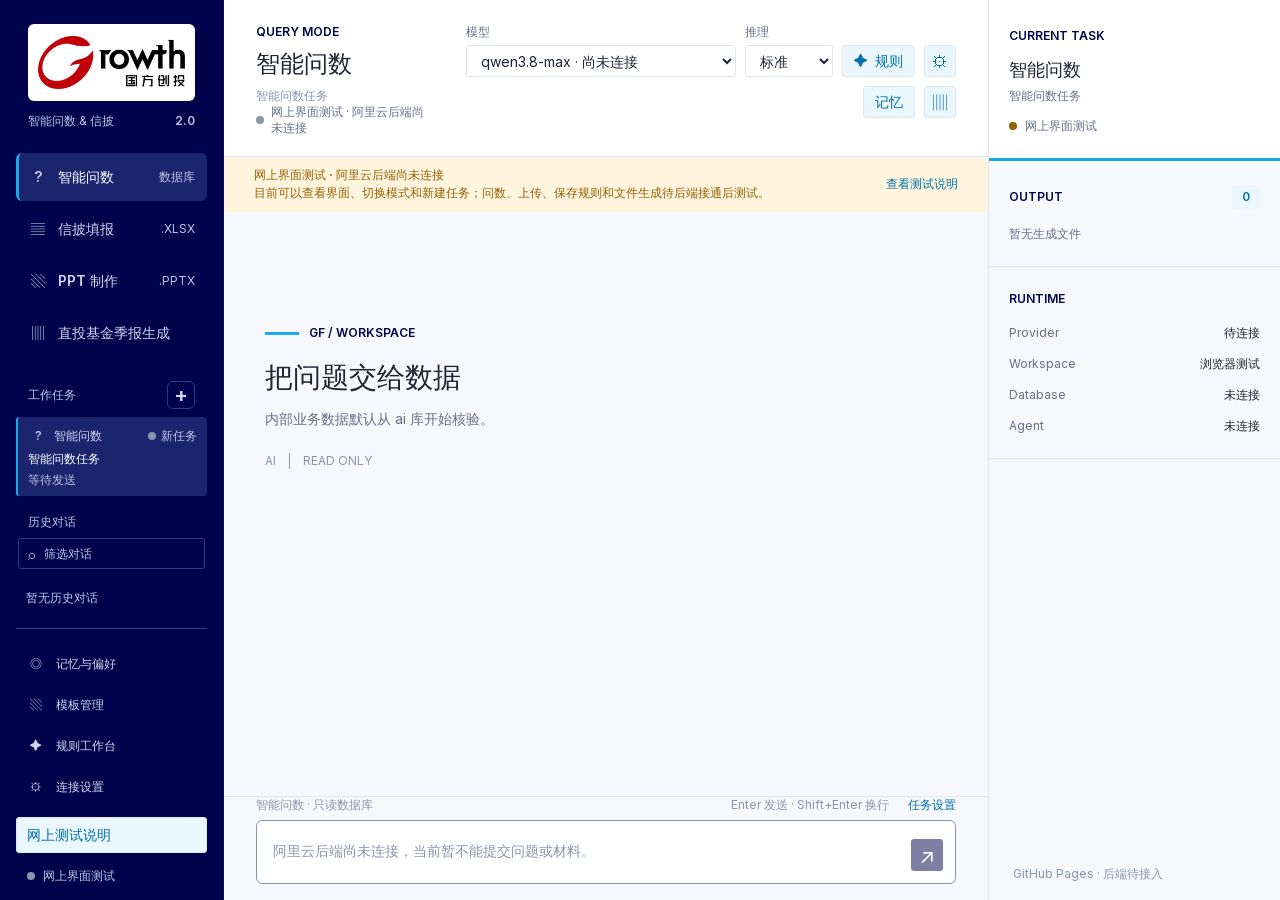
==== commit 5baf55b9: "Add explicit Alibaba FC connectivity check" ====
--- a/index.html
+++ b/index.html
@@ -334,7 +334,7 @@
       </div>
     </dialog>
     <div id="toast" class="toast" role="status" aria-live="polite"></div>
-<dialog id="pagesInfoDialog" class="app-dialog"><div class="dialog-header"><div><h2>V2 网上界面测试</h2></div><button class="dialog-close" data-close-dialog="pagesInfoDialog" type="button" aria-label="关闭">×</button></div><div class="dialog-body"><p>本页面来自当前 V2，可查看智能问数、信披填报、PPT 制作和直投基金季报四种工作模式。</p><p>阿里云后端尚未连接。本轮验证页面加载与操作布局；问数、材料上传、规则保存、文件生成和历史恢复暂不可用。</p><p>新建任务与临时设置只保存在此浏览器，不会同步到本机应用或其他用户。</p><p class="pages-test-note">此网站仅发布界面资源；业务规则、数据库配置、上传材料和输出文件保留在后端。</p><p id="pagesBuild"></p></div><div class="dialog-actions"><button class="outline-button" data-close-dialog="pagesInfoDialog" type="button">关闭</button></div></dialog>
+<dialog id="pagesInfoDialog" class="app-dialog"><div class="dialog-header"><div><h2>V2 网上界面测试</h2></div><button class="dialog-close" data-close-dialog="pagesInfoDialog" type="button" aria-label="关闭">×</button></div><div class="dialog-body"><p>本页面来自当前 V2，可查看智能问数、信披填报、PPT 制作和直投基金季报四种工作模式。</p><p>阿里云业务后端尚未连接。本轮验证页面加载与操作布局；问数、材料上传、规则保存、文件生成和历史恢复暂不可用。</p><p>新建任务与临时设置只保存在此浏览器，不会同步到本机应用或其他用户。</p><p class="pages-test-note">此网站仅发布界面资源；业务规则、数据库配置、上传材料和输出文件保留在后端。</p><p><button id="pagesCheckConnection" class="outline-button" type="button">测试阿里云连接</button></p><p id="pagesConnectionResult" role="status">点击测试后仅向独立 FC 函数发送连接检测，不发送问题或材料。</p><p id="pagesBuild"></p></div><div class="dialog-actions"><button class="outline-button" data-close-dialog="pagesInfoDialog" type="button">关闭</button></div></dialog>
     <script src="./pages-config.js"></script>
     <script src="./workbench.js"></script>
     <script src="./ppt-workbench.js"></script>
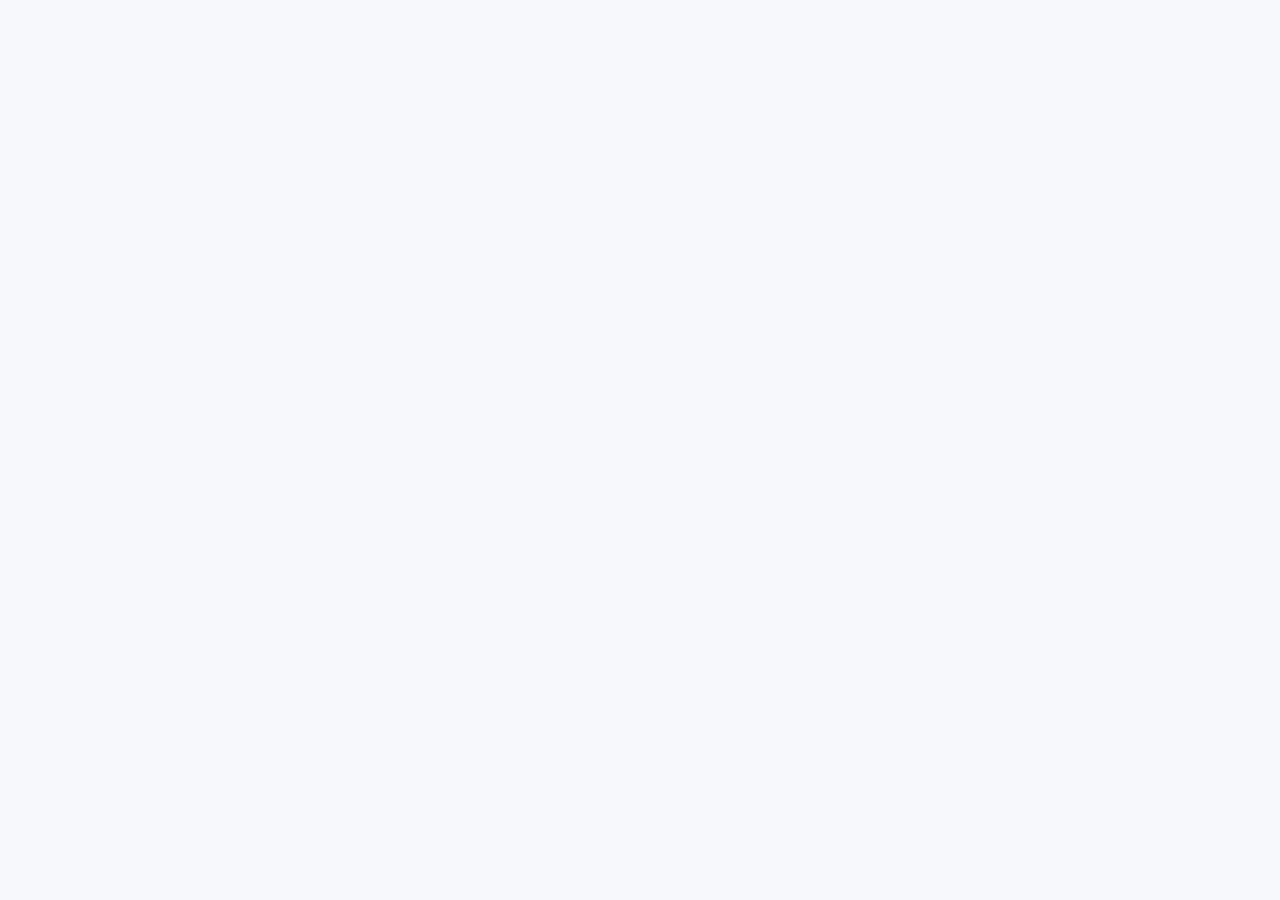
==== commit b79e735c: "Publish Guofang V2 account pilot with private Alibaba backend" ====
--- a/index.html
+++ b/index.html
@@ -11,8 +11,7 @@
     <link rel="stylesheet" href="./ppt-workbench.css" />
     <link rel="stylesheet" href="./quarterly-workbench.css" />
     <link rel="stylesheet" href="./memory-workbench.css" />
-  <link rel="stylesheet" href="./pages-test.css" />
-  </head>
+  <meta name="referrer" content="no-referrer"><meta http-equiv="Content-Security-Policy" content="default-src 'self'; script-src 'self'; style-src 'self' 'unsafe-inline'; img-src 'self' data: blob:; font-src 'self'; connect-src 'self' https://guofangnt-proxy-fzqbqvazhn.cn-beijing.fcapp.run; base-uri 'none'; form-action 'self'"><script src="./cloud-config.js"></script><script src="./cloud-transport.js"></script><link rel="stylesheet" href="./account.css"></head>
   <body>
     <div id="appShell" class="app-shell">
       <button id="sidebarScrim" class="sidebar-scrim" type="button" aria-label="关闭侧栏"></button>
@@ -72,7 +71,6 @@
             <span class="action-icon" aria-hidden="true">⚙</span>
             <span>连接设置</span>
           </button>
-          <button id="pagesInfoButton" class="pages-test-button" type="button">网上测试说明</button>
           <div class="isolation-note">
             <span class="status-dot quiet"></span>
             <span>本机独立运行</span>
@@ -267,7 +265,7 @@
           <details class="base-details"><summary>公共规则 · 只读</summary><textarea id="skillBasePreview" rows="12" readonly></textarea></details>
         </section></div>
       </div>
-      <div class="dialog-actions"><button id="resetSkillButton" class="outline-button" type="button">新建配置</button><span class="action-spacer"></span><button id="saveSkillDraftButton" class="outline-button" type="button">保存草稿</button><button id="activateSkillButton" class="primary-button" type="button">检查并启用</button></div>
+      <div class="dialog-actions"><button id="resetSkillButton" class="outline-button" type="button">新建配置</button><button id="exportProfile" class="outline-button" type="button">导出规则</button><label class="outline-button" style="cursor:pointer">导入规则<input id="importProfile" type="file" accept=".json" hidden /></label><span class="action-spacer"></span><button id="saveSkillDraftButton" class="outline-button" type="button">保存草稿</button><button id="activateSkillButton" class="primary-button" type="button">检查并启用</button></div>
     </dialog>
     <dialog id="reviewDialog" class="app-dialog review-dialog">
       <div class="dialog-header"><div><div class="section-label">填报核对</div><h2>全部变更</h2><p id="reviewVersion"></p></div><button class="dialog-close" data-close-dialog="reviewDialog" type="button" aria-label="关闭">×</button></div>
@@ -330,17 +328,14 @@
         <div class="memory-filters"><input id="memorySearch" type="search" placeholder="搜索偏好或基金" aria-label="搜索记忆" /><select id="memorySceneFilter" aria-label="筛选场景"><option value="">全部场景</option><option value="question">问数</option><option value="fill">信披</option><option value="ppt">PPT</option><option value="quarterly">季报</option></select><button id="memoryAdd" class="outline-button" type="button">添加偏好</button></div>
         <small id="memoryCount"></small><div id="memoryEntries"></div>
         <section id="memoryEditor" class="is-hidden"><h3 id="memoryEditorTitle">修改偏好</h3><label class="field"><span>偏好类型</span><select id="memoryType"></select></label><label id="memoryValueField" class="field"></label><fieldset class="memory-scopes"><legend>适用场景</legend><label><input type="checkbox" name="memoryScope" value="question" checked />问数</label><label><input type="checkbox" name="memoryScope" value="fill" checked />信披</label><label><input type="checkbox" name="memoryScope" value="ppt" checked />PPT</label><label><input type="checkbox" name="memoryScope" value="quarterly" checked />季报</label></fieldset><label class="field"><span>限定基金（留空表示不限基金）</span><input id="memoryFund" maxlength="200" placeholder="基金名称须与本任务基金一致" /></label><div class="dialog-actions"><button id="memoryCancel" type="button" class="outline-button">取消</button><button id="memorySave" type="button" class="primary-button">保存偏好</button></div></section>
-        <p class="memory-intro">记忆保存在本机当前用户的数据目录。忘记后不再自动使用，原对话和已确认文件仍保留。表达习惯以外的业务流程请在“规则工作台”管理。</p>
+        <p class="memory-intro">记忆保存在云端当前账号的私人目录。忘记后不再自动使用，原对话和已确认文件仍保留。表达习惯以外的业务流程请在“规则工作台”管理。</p>
       </div>
     </dialog>
     <div id="toast" class="toast" role="status" aria-live="polite"></div>
-<dialog id="pagesInfoDialog" class="app-dialog"><div class="dialog-header"><div><h2>V2 网上界面测试</h2></div><button class="dialog-close" data-close-dialog="pagesInfoDialog" type="button" aria-label="关闭">×</button></div><div class="dialog-body"><p>本页面来自当前 V2，可查看智能问数、信披填报、PPT 制作和直投基金季报四种工作模式。</p><p>阿里云业务后端尚未连接。本轮验证页面加载与操作布局；问数、材料上传、规则保存、文件生成和历史恢复暂不可用。</p><p>新建任务与临时设置只保存在此浏览器，不会同步到本机应用或其他用户。</p><p class="pages-test-note">此网站仅发布界面资源；业务规则、数据库配置、上传材料和输出文件保留在后端。</p><p><button id="pagesCheckConnection" class="outline-button" type="button">测试阿里云连接</button></p><p id="pagesConnectionResult" role="status">点击测试后仅向独立 FC 函数发送连接检测，不发送问题或材料。</p><p id="pagesBuild"></p></div><div class="dialog-actions"><button class="outline-button" data-close-dialog="pagesInfoDialog" type="button">关闭</button></div></dialog>
-    <script src="./pages-config.js"></script>
-    <script src="./workbench.js"></script>
+    <script src="./account-session.js"></script><script src="./workbench.js"></script>
     <script src="./ppt-workbench.js"></script>
     <script src="./quarterly-workbench.js"></script>
     <script src="./memory-workbench.js"></script>
     <script src="./app.js"></script>
-  <script src="./pages-test.js"></script>
   </body>
 </html>
--- a/account.css
+++ b/account.css
@@ -0,0 +1 @@
+*{box-sizing:border-box}body{margin:0;font-family:var(--gf-font-ui);font-size:14px;line-height:1.5;background:var(--gf-bg);color:var(--gf-text)}[hidden]{display:none!important}button,input,textarea{font:inherit}button,a{touch-action:manipulation}button{min-height:32px;border:1px solid var(--gf-border);border-radius:var(--gf-radius-control);padding:6px 12px;background:white;color:var(--gf-text);cursor:pointer}button:hover{background:var(--gf-selected)}button:disabled{opacity:.55;cursor:default}.primary{background:var(--gf-primary);color:white;border-color:var(--gf-primary)}.primary:hover{background:var(--gf-primary-hover)}a{color:var(--gf-accent-text);text-decoration:none}a:hover{text-decoration:underline}.account-header{min-height:76px;background:white;border-bottom:1px solid var(--gf-border);padding:18px 32px;display:flex;align-items:center;gap:24px}.account-header img{width:158px;height:auto;display:block}.account-header nav{margin-left:auto;display:flex;align-items:center;gap:20px}.account-main{max-width:1240px;margin:32px auto;padding:0 24px}.account-card{background:white;border:1px solid var(--gf-border);border-radius:var(--gf-radius-card);padding:24px;margin-bottom:20px}.narrow{max-width:440px;margin:48px auto}.account-card h1,h1{font-size:24px;line-height:32px;margin:0 0 10px;color:var(--gf-primary)}h2{font-size:16px;line-height:24px;margin:0 0 16px}.muted{color:var(--gf-muted)}label{display:block;margin:12px 0}input:not([type=checkbox]),textarea{display:block;width:100%;min-height:36px;border:1px solid var(--gf-border-strong);border-radius:var(--gf-radius-control);padding:7px 10px;margin-top:5px;background:white;color:var(--gf-text)}input:focus-visible,textarea:focus-visible,button:focus-visible,a:focus-visible{outline:2px solid var(--gf-accent);outline-offset:2px}fieldset{border:0;padding:0;margin:12px 0}fieldset label{display:inline-flex;gap:6px;align-items:center;margin:5px 12px 5px 0}legend{font-weight:600}.account-notice:empty{display:none}.account-notice{max-width:100%;background:var(--gf-selected);border-left:3px solid var(--gf-accent);padding:12px 16px}.account-notice.error{background:var(--gf-error-bg);border-color:var(--gf-error);color:var(--gf-error)}#accessSubmit{width:100%;margin-top:16px}.admin-heading{display:flex;align-items:center;justify-content:space-between;gap:16px}.create-form{display:grid;grid-template-columns:180px 160px 1fr;gap:0 20px;align-items:start}.create-form>button{grid-column:1/-1;justify-self:start;margin-top:12px}.table-wrap{overflow-x:auto}table{border-collapse:collapse;width:100%;min-width:740px}th,td{text-align:left;vertical-align:top;padding:14px 12px;border-bottom:1px solid var(--gf-border)}th{background:var(--gf-table-head);color:var(--gf-primary);font-weight:600}td small{display:block;color:var(--gf-muted);margin-top:4px}td button{margin:0 6px 6px 0;font-size:12px}.account-tag{display:inline-block;background:var(--gf-selected);color:var(--gf-accent-text);padding:2px 7px;border-radius:3px;margin:2px}#auditList{list-style:none;padding:0;max-height:300px;overflow:auto}#auditList li{padding:10px 0;border-bottom:1px solid var(--gf-border);color:var(--gf-muted)}dialog{max-width:560px;width:calc(100% - 32px);margin:auto!important}dialog::backdrop{background:rgba(0,2,76,.25)}.edit-actions{display:flex;justify-content:flex-end;gap:8px;margin-top:24px}.account-toolbar{display:flex;align-items:center;gap:10px;padding:10px 20px;background:#fff;border-bottom:1px solid var(--gf-border);color:var(--gf-muted);font-family:var(--gf-font-ui);font-size:13px;min-height:46px}.account-toolbar a{color:var(--gf-accent-text)}.account-toolbar .account-spacer{flex:1}body.has-account .app-shell{height:calc(100dvh - 46px)}@media(max-width:700px){.account-header{padding:16px;gap:14px;flex-wrap:wrap}.account-header nav{width:100%;margin:0;font-size:12px;gap:12px}.account-main{padding:0 12px;margin-top:20px}.narrow{margin:20px auto}.account-card{padding:18px}.create-form{grid-template-columns:1fr}.create-form>button{grid-column:1}.admin-heading{align-items:flex-start}.account-toolbar{padding:8px 12px;gap:8px}.account-toolbar .account-detail{display:none}}
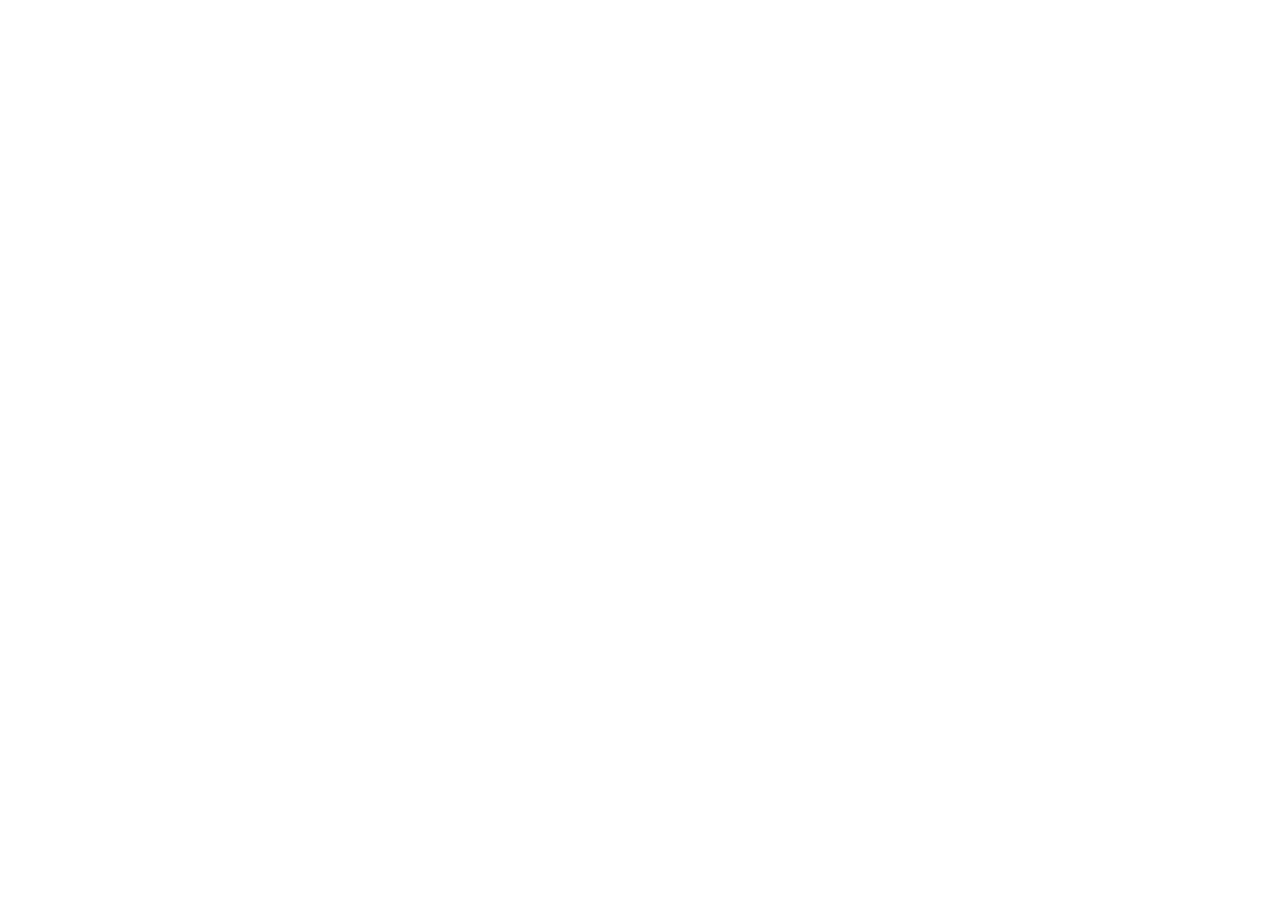
==== commit 2c9481d8: "Redirect former Guofang entries to the Hong Kong domain" ====
--- a/index.html
+++ b/index.html
@@ -1,341 +1,2 @@
 <!doctype html>
-<html lang="zh-CN">
-  <head>
-    <meta charset="UTF-8" />
-    <meta name="viewport" content="width=device-width, initial-scale=1.0" />
-    <meta name="color-scheme" content="light" />
-    <title>国方 · 智能问数&信披 2.0</title>
-    <link rel="stylesheet" href="./guofang-theme.css" />
-    <link rel="stylesheet" href="./styles.css" />
-    <link rel="stylesheet" href="./workbench.css" />
-    <link rel="stylesheet" href="./ppt-workbench.css" />
-    <link rel="stylesheet" href="./quarterly-workbench.css" />
-    <link rel="stylesheet" href="./memory-workbench.css" />
-  <meta name="referrer" content="no-referrer"><meta http-equiv="Content-Security-Policy" content="default-src 'self'; script-src 'self'; style-src 'self' 'unsafe-inline'; img-src 'self' data: blob:; font-src 'self'; connect-src 'self' https://guofangnt-proxy-fzqbqvazhn.cn-beijing.fcapp.run; base-uri 'none'; form-action 'self'"><script src="./cloud-config.js"></script><script src="./cloud-transport.js"></script><link rel="stylesheet" href="./account.css"></head>
-  <body>
-    <div id="appShell" class="app-shell">
-      <button id="sidebarScrim" class="sidebar-scrim" type="button" aria-label="关闭侧栏"></button>
-
-      <aside class="sidebar" aria-label="应用导航">
-        <div class="sidebar-topline">
-          <div class="brand-block">
-            <div class="brand-logo-surface">
-              <img class="brand-logo" src="./assets/guofang-logo.png" alt="国方创投 Growth" width="2036" height="738" />
-            </div>
-            <div class="brand-caption">
-              <span>智能问数 &amp; 信披</span>
-              <span class="brand-version">2.0</span>
-            </div>
-          </div>
-          <button id="closeSidebarButton" class="sidebar-close" type="button" title="关闭导航" aria-label="关闭导航">×</button>
-        </div>
-
-        <div class="mode-nav" aria-label="工作模式">
-          <button class="mode-button is-active" data-mode="question" type="button">
-            <span class="mode-icon" aria-hidden="true">?</span>
-            <span>智能问数</span>
-            <span class="mode-state">数据库</span>
-          </button>
-          <button class="mode-button" data-mode="fill" type="button">
-            <span class="mode-icon" aria-hidden="true">▤</span>
-            <span>信披填报</span>
-            <span class="mode-state">.xlsx</span>
-          </button>
-          <button class="mode-button" data-mode="ppt" type="button"><span class="mode-icon" aria-hidden="true">▧</span><span>PPT 制作</span><span class="mode-state">.pptx</span></button>
-          <button class="mode-button" data-mode="quarterly" type="button"><span class="mode-icon" aria-hidden="true">▥</span><span>直投基金季报生成</span></button>
-        </div>
-
-        <div class="thread-heading task-heading">
-          <span>工作任务</span>
-          <button id="newThreadButton" class="icon-button inverse" type="button" title="新建当前模式任务" aria-label="新建当前模式任务">+</button>
-        </div>
-        <div id="taskList" class="task-list" aria-live="polite"></div>
-
-        <div class="thread-heading history-heading">
-          <span>历史对话</span>
-        </div>
-        <label class="thread-search">
-          <span aria-hidden="true">⌕</span>
-          <input id="threadSearch" type="search" placeholder="筛选对话" autocomplete="off" />
-        </label>
-        <div id="threadList" class="thread-list" aria-live="polite"></div>
-
-        <div class="sidebar-footer">
-          <button id="memoryButton" class="sidebar-action" type="button"><span class="action-icon" aria-hidden="true">◎</span><span>记忆与偏好</span></button>
-          <button id="templateManagerButton" class="sidebar-action" type="button"><span class="action-icon" aria-hidden="true">▧</span><span>模板管理</span></button>
-          <button id="skillButton" class="sidebar-action" type="button">
-            <span class="action-icon" aria-hidden="true">✦</span>
-            <span>规则工作台</span>
-          </button>
-          <button id="settingsButton" class="sidebar-action" type="button">
-            <span class="action-icon" aria-hidden="true">⚙</span>
-            <span>连接设置</span>
-          </button>
-          <div class="isolation-note">
-            <span class="status-dot quiet"></span>
-            <span>本机独立运行</span>
-          </div>
-        </div>
-      </aside>
-
-      <main class="workspace">
-        <header class="workspace-header">
-          <div class="header-leading">
-            <button id="mobileMenuButton" class="header-icon-button mobile-only" type="button" title="打开导航" aria-label="打开导航">☰</button>
-            <div class="workspace-title">
-              <div id="modeKicker" class="mode-kicker">QUERY MODE</div>
-              <h1 id="workspaceHeading">智能问数</h1>
-              <div id="activeTaskName" class="active-task-name">智能问数任务</div>
-              <div id="runtimeStatus" class="runtime-status">
-                <span class="status-dot"></span>
-                <span>准备中</span>
-              </div>
-            </div>
-          </div>
-          <div class="header-controls">
-            <label class="select-control model-control">
-              <span>模型</span>
-              <select id="modelSelect" aria-label="选择模型"></select>
-            </label>
-            <label class="select-control effort-control">
-              <span>推理</span>
-              <select id="effortSelect" aria-label="选择推理强度">
-                <option value="medium">标准</option>
-                 <option value="high">深入</option>
-                <option value="xhigh">极深</option>
-                <option value="ultra">极致</option>
-              </select>
-            </label>
-            <button id="headerSkillButton" class="header-tool" type="button" title="打开规则工作台">
-              <span aria-hidden="true">✦</span>
-              <span>规则</span>
-            </button>
-            <button id="headerSettingsButton" class="header-tool icon-only" type="button" title="打开连接设置" aria-label="打开连接设置">⚙</button>
-            <button id="headerMemoryButton" class="header-tool" type="button" title="查看记忆与偏好"><span>记忆</span></button>
-            <button id="inspectorToggleButton" class="header-tool icon-only" type="button" title="显示或隐藏任务信息" aria-label="显示或隐藏任务信息">▥</button>
-          </div>
-        </header>
-
-        <div id="setupBanner" class="setup-banner is-hidden">
-          <div class="setup-copy">
-            <strong id="setupTitle">需要完成连接设置</strong>
-            <span id="setupMessage">配置阿里云 API Key 和数据库连接后开始工作。</span>
-          </div>
-          <button id="setupButton" class="text-button" type="button">打开设置</button>
-        </div>
-
-        <div id="memoryNotice" class="task-notice is-hidden" role="status"></div>
-        <section id="conversation" class="conversation" aria-label="对话内容">
-          <div id="emptyState" class="empty-state">
-            <div class="empty-eyebrow"><span class="empty-rule"></span><span id="emptyCode">GF / WORKSPACE</span></div>
-            <h2 id="emptyHeading">把问题交给数据</h2>
-            <p id="emptyCopy">内部业务数据默认从 ai 库开始核验。</p>
-            <div class="empty-signals" aria-hidden="true"><span>AI</span><span>READ ONLY</span></div>
-            <button id="retryHistoryButton" class="empty-action is-hidden" type="button">重新加载对话</button>
-          </div>
-          <div id="messages" class="messages"></div>
-          <button id="jumpToLatest" class="jump-to-latest" type="button">↓ <span>回到最新</span></button>
-        </section>
-
-        <div class="composer-dock">
-          <section id="pptOutlineBar" class="ppt-outline-bar is-hidden" aria-live="polite"><div><strong id="pptOutlineTitle">逐页大纲</strong><span id="pptOutlineMeta"></span></div><button id="pptReviewButton" class="outline-button" type="button">核对大纲</button><button id="pptGenerateButton" class="primary-button" type="button">确认生成 PPT</button></section>
-          <section id="fillReview" class="fill-review is-hidden" aria-live="polite">
-            <div class="fill-review-heading">
-              <div class="fill-review-kicker">WORKBOOK REVIEW</div>
-              <strong id="fillReviewTitle">正在读取工作簿</strong>
-              <span id="fillReviewMeta">上传完成，正在识别待填内容。</span>
-            </div>
-            <div id="fillReviewBody" class="fill-review-body"></div>
-          </section>
-          <section id="fillAction" class="fill-action is-hidden">
-            <div class="fill-action-icon" aria-hidden="true">✓</div>
-            <div class="fill-action-copy">
-              <div class="fill-action-label">PREVIEW READY</div>
-              <strong>当前文件已完成预览</strong>
-              <span>确认后才会写回并生成新文件</span>
-            </div>
-            <button id="confirmWriteButton" class="primary-button" type="button"><span>确认写回</span><span class="button-arrow" aria-hidden="true">↗</span></button>
-          </section>
-
-          <div class="composer-meta">
-            <span id="composerModeHint">智能问数 · 只读数据库</span>
-            <span class="composer-meta-right"><span id="composerFileHint">Enter 发送 · Shift+Enter 换行</span></span>
-            <button id="taskSettingsButton" class="task-settings-button" type="button" aria-haspopup="dialog" aria-controls="taskSettingsDialog">任务设置<span id="taskSettingsIndicator" class="is-hidden" aria-hidden="true">•</span></button>
-          </div>
-          <div id="quarterlyBar" class="ppt-outline-bar is-hidden"><div><strong id="quarterlyBarTitle"></strong><span id="quarterlyBarMeta"></span></div><button id="quarterlyReviewButton" class="outline-button" type="button">核对季报内容</button></div>
-          <form id="composer" class="composer">
-            <button id="attachButton" class="composer-tool" type="button" title="上传 .xlsx 文件" aria-label="上传 .xlsx 文件">＋</button>
-            <textarea id="messageInput" rows="1" placeholder="输入基金数据问题" aria-label="输入问题"></textarea>
-            <button id="sendButton" class="send-button" type="submit" title="发送" aria-label="发送"><span aria-hidden="true">↗</span></button>
-          </form>
-          <input id="fileInput" type="file" accept=".xlsx" hidden />
-        </div>
-      </main>
-
-      <aside id="contextPanel" class="context-panel" aria-label="任务信息">
-        <div class="context-mobile-head"><span>任务信息</span><button id="closeInspectorButton" class="header-icon-button" type="button" title="关闭任务信息" aria-label="关闭任务信息">×</button></div>
-        <section class="context-section context-intro">
-          <div class="section-label">CURRENT TASK</div>
-          <div id="contextTask" class="context-task">智能问数</div>
-          <div id="contextTaskMeta" class="context-task-meta">智能问数任务</div>
-          <div class="context-line"><span class="status-dot"></span><span id="contextProvider">DashScope / Responses</span></div>
-        </section>
-
-        <section id="quarterlyContext" class="context-section is-hidden">
-          <div class="section-heading"><strong>直投基金季报生成</strong></div>
-          <label class="field"><span>基金工商全名</span><input id="quarterlyFund" maxlength="180" placeholder="请输入本次报告的基金全称" /></label>
-          <div class="field-grid"><label class="field"><span>报告年份</span><input id="quarterlyYear" type="number" min="2000" max="2100" /></label><label class="field"><span>季度</span><select id="quarterlyQuarter"><option value="1">第一季度</option><option value="2">第二季度</option><option value="3">第三季度</option><option value="4">第四季度</option></select></label></div>
-          <p class="muted-line">任务开始后固定基金和报告期，换基金或季度请新建任务。</p>
-          <label class="field"><span>公司季报模板</span><select id="quarterlyTemplate"></select></label><button id="quarterlyTemplatesButton" type="button" class="outline-button">预览与管理模板</button>
-          <label class="field"><span>资料类型</span><select id="quarterlyCategory"><option value="financial">财务报表</option><option value="project">项目进展</option><option value="previous">上期报告</option><option value="agreement">基金协议及基础资料</option><option value="other">其他材料</option></select></label>
-          <button id="quarterlyUploadButton" type="button" class="outline-button">＋ 添加季报材料</button><input id="quarterlyMaterialInput" type="file" accept=".pdf,.doc,.docx,.xlsx,.pptx" multiple hidden />
-          <p class="muted-line">支持 PDF、Word、Excel、PPT，最多 20 份。上传后请在对话中提交编制要求。</p><div id="quarterlyMaterials"></div><p id="quarterlyNotice" role="status"></p><div id="quarterlyHistory" class="ppt-history-list"></div>
-        </section>
-        <section id="fileSection" class="context-section file-section is-hidden">
-          <div class="section-heading"><span class="section-label">WORKBOOK</span><button id="removeFileButton" class="tiny-button" type="button" title="移除文件" aria-label="移除文件">×</button></div>
-          <div id="fileDropzone" class="file-dropzone" tabindex="0">
-            <div class="file-icon">XLSX</div>
-            <div id="fileName" class="file-name">等待上传</div>
-            <div id="fileMeta" class="file-meta">仅支持一个 .xlsx</div>
-          </div>
-          <button id="fileChooseButton" class="outline-button" type="button"><span>选择文件</span><span aria-hidden="true">＋</span></button>
-        </section>
-
-        <section id="pptContext" class="context-section is-hidden">
-          <div class="section-heading"><span class="section-label">PRESENTATION</span><button id="pptTemplatesLink" type="button" class="small-action">管理模板</button></div>
-          <label class="field"><span>公司模板</span><select id="pptTemplateSelect" aria-label="本任务 PPT 模板"></select></label>
-          <p id="pptTemplateHint" class="muted-line"></p>
-          <div class="section-heading"><strong>制作资料</strong><span id="pptMaterialCount" class="count-badge">0</span></div>
-          <div id="pptMaterialList" class="ppt-material-list"></div>
-          <button id="pptUploadButton" class="outline-button" type="button">＋ 添加资料</button>
-          <input id="pptMaterialInput" type="file" accept=".pdf,.pptx,.xlsx,.docx,.png,.jpg,.jpeg" multiple hidden />
-          <p class="muted-line ppt-upload-note">PDF、PPTX、XLSX、DOCX 或图片。最多 12 份，单份 50MB。上传后请输入制作要求。</p>
-          <div id="pptHistoryList" class="ppt-history-list"></div>
-        </section>
-        <section class="context-section output-section">
-          <div class="section-heading"><span class="section-label">OUTPUT</span><span id="outputCount" class="count-badge">0</span></div>
-          <div id="outputList" class="output-list"><div class="muted-line">暂无生成文件</div></div>
-        </section>
-
-        <section class="context-section">
-          <div class="section-label">RUNTIME</div>
-          <dl class="runtime-list">
-            <div><dt>Provider</dt><dd id="runtimeProvider">DashScope</dd></div>
-            <div><dt>Workspace</dt><dd>LOCAL / ISOLATED</dd></div>
-            <div><dt>Database</dt><dd id="runtimeDatabase">CHECKING</dd></div>
-            <div><dt>Agent</dt><dd id="runtimeAgent">CODEX APP-SERVER</dd></div>
-          </dl>
-        </section>
-
-        <div class="context-footer"><span>只读 MCP</span><span>·</span><span>Windows local</span></div>
-      </aside>
-    </div>
-
-    <dialog id="settingsDialog" class="app-dialog">
-      <div class="dialog-header"><div><div class="section-label">CONNECTION</div><h2>连接设置</h2></div><button class="dialog-close" data-close-dialog="settingsDialog" type="button" title="关闭" aria-label="关闭">×</button></div>
-      <div class="dialog-body">
-        <div class="dialog-notice"><span class="status-dot"></span><span>此设置只作用于本应用，不会改动个人 Codex 配置。</span></div>
-        <p id="connectionSummary" class="dialog-footnote is-hidden">API Key 和数据库只读账号已由本机配置，无需输入。网络不可达时请接入公司网络并重新检测。</p>
-        <div id="credentialFields">
-          <label class="field"><span>阿里云 API Key</span><input id="apiKeyInput" type="password" autocomplete="off" placeholder="已配置时留空即可保持不变" /></label>
-          <div class="field-grid"><label class="field"><span>MySQL Host</span><input id="mysqlHostInput" type="text" placeholder="数据库地址" /></label><label class="field"><span>Port</span><input id="mysqlPortInput" type="text" value="53307" /></label></div>
-          <div class="field-grid"><label class="field"><span>只读账号</span><input id="mysqlUserInput" type="text" autocomplete="off" placeholder="用户名" /></label><label class="field"><span>密码</span><input id="mysqlPassInput" type="password" autocomplete="off" placeholder="已配置时留空即可保持不变" /></label></div>
-          <div class="dialog-footnote">仅在维护人员更换连接时填写；已配置的密钥和密码留空即可保持不变。</div>
-        </div>
-      </div>
-      <div class="dialog-actions"><button id="editConnectionButton" class="outline-button is-hidden" type="button">维护连接信息</button><button class="outline-button" data-close-dialog="settingsDialog" type="button">关闭</button><button id="saveSettingsButton" class="primary-button" type="button">保存并重启连接 <span>↗</span></button></div>
-    </dialog>
-
-    <dialog id="skillDialog" class="app-dialog workbench-dialog">
-      <div class="dialog-header"><div><div class="section-label">规则与版本</div><h2>规则工作台</h2></div><button class="dialog-close" data-close-dialog="skillDialog" type="button" aria-label="关闭">×</button></div>
-      <div class="dialog-body workbench-body">
-        <div class="dialog-notice">公共底线 → 基金配置 → 个人偏好 → 本次明确指令。补充配置只能在公共规则允许范围内生效。</div>
-        <div class="profile-picker"><label class="field"><span>选择配置</span><select id="profileSelect"></select></label><span id="skillStatus" class="status-chip">尚未启用</span></div>
-        <div class="workbench-columns"><section>
-          <div class="field-grid"><label class="field"><span>配置名称</span><input id="profile-name" maxlength="80" placeholder="例如：季度信披偏好" /></label><label class="field"><span>配置类型</span><select id="profile-kind"><option value="fund">基金配置</option><option value="personal">个人偏好</option></select></label></div>
-          <label class="field"><span>基金标准名称</span><input id="profile-fundName" placeholder="运行时会在 ai 库精确核对" /></label>
-          <div class="field-grid"><label class="field"><span>适用场景</span><select id="profile-scene"><option value="both">问数与信披</option><option value="ppt">仅 PPT 制作</option><option value="quarterly">仅直投基金季报生成</option><option value="all">全部场景</option><option value="question">仅问数</option><option value="fill">仅信披</option></select></label><label class="field"><span>金额展示单位</span><select id="profile-unit"><option>元</option><option>万元</option><option>亿元</option></select></label></div>
-          <label class="field"><span>展示小数位</span><input id="profile-decimals" type="number" min="0" max="6" value="2" /></label>
-          <label class="field"><span>补充规则</span><textarea id="skillDraftInput" rows="6" placeholder="描述本基金的业务处理规则或你的展示偏好。Excel 实际写入单位仍以列要求为准。"></textarea></label>
-          <label class="field"><span>业务依据或修改说明</span><textarea id="profile-basis" rows="2" placeholder="例如：季度填报规范、内部口径说明"></textarea></label>
-        </section><section class="rule-inspector">
-          <div class="section-heading"><strong>变更检查</strong><button id="checkProfileButton" class="small-action" type="button">检查并对比</button></div>
-          <div id="ruleCheckResult" class="rule-check-result">检查将比较草稿与当前启用版本，不会查询数据库。</div>
-          <details open><summary>版本记录</summary><div id="profileVersions"></div></details>
-          <details class="base-details"><summary>公共规则 · 只读</summary><textarea id="skillBasePreview" rows="12" readonly></textarea></details>
-        </section></div>
-      </div>
-      <div class="dialog-actions"><button id="resetSkillButton" class="outline-button" type="button">新建配置</button><button id="exportProfile" class="outline-button" type="button">导出规则</button><label class="outline-button" style="cursor:pointer">导入规则<input id="importProfile" type="file" accept=".json" hidden /></label><span class="action-spacer"></span><button id="saveSkillDraftButton" class="outline-button" type="button">保存草稿</button><button id="activateSkillButton" class="primary-button" type="button">检查并启用</button></div>
-    </dialog>
-    <dialog id="reviewDialog" class="app-dialog review-dialog">
-      <div class="dialog-header"><div><div class="section-label">填报核对</div><h2>全部变更</h2><p id="reviewVersion"></p></div><button class="dialog-close" data-close-dialog="reviewDialog" type="button" aria-label="关闭">×</button></div>
-      <div class="dialog-body"><div class="review-filters"><select id="reviewSheet" aria-label="筛选工作表"></select><input id="reviewSearch" type="search" placeholder="筛选字段、单元格或来源" aria-label="筛选变更" /><span id="reviewCount"></span></div>
-      <div class="review-scroll"><table class="review-table"><thead><tr><th>类型</th><th>位置</th><th>字段</th><th>原值</th><th>拟写入</th><th>单位</th><th>来源 / 数据日期</th><th>依据</th></tr></thead><tbody id="reviewRows"></tbody></table></div></div>
-      <div class="dialog-actions"><span class="muted-line">核对后返回任务，点击“确认写回”。</span><button class="primary-button" data-close-dialog="reviewDialog" type="button">返回任务</button></div>
-    </dialog>
-    <dialog id="taskSettingsDialog" class="app-dialog task-settings-dialog" aria-labelledby="taskSettingsTitle">
-      <div class="dialog-header"><div><div id="taskSettingsContext" class="section-label">当前任务</div><h2 id="taskSettingsTitle">任务设置</h2></div><button class="dialog-close" data-close-dialog="taskSettingsDialog" type="button" aria-label="关闭任务设置">×</button></div>
-      <div id="taskConfig" class="dialog-body">
-        <p id="taskRuleVersion" class="task-settings-note">基金和日期可以直接在对话中说明，也可以在这里设置默认值。</p>
-        <div class="config-fields"><label id="taskFundField">基金配置（可选）<select id="task-fund"></select></label><label id="taskDateField">默认数据日期（可选）<input id="task-date" type="date" /><small>留空时按本次对话或材料中的日期处理。</small></label></div>
-        <p id="taskQuarterInfo" class="task-settings-note is-hidden"></p>
-        <details id="taskFillOptions"><summary>填报范围（可选）</summary><label class="field"><span>字段或章节</span><input id="task-fields" placeholder="例如：仅填写剩余投资成本、公允价值" /></label><label class="checkbox-field"><input type="checkbox" id="task-overwrite" />默认允许更新已有值（仍须预览并确认）</label></details>
-        <details id="taskMemoryDetails" class="task-memory"><summary id="taskMemorySummary">自动使用记忆与偏好</summary><ul id="taskMemoryEntries"></ul><button id="taskMemoryManage" type="button" class="small-action">管理长期记忆</button><p id="taskMemoryStage"></p><p id="taskMemoryLastRequest"></p><label for="taskMemoryFund">限定本任务的基金偏好</label><div class="memory-fund-line"><input id="taskMemoryFund" placeholder="通常由基金配置或季报信息确定" /><button id="taskMemoryFundSave" class="small-action" type="button">设置</button></div><small>仅按基金全名匹配展示偏好，不替代业务查询中的基金识别。</small></details>
-        <details id="legacyTaskOptions" class="legacy-task-options is-hidden"><summary>旧版个人配置</summary><p class="task-settings-note">日常展示习惯由“记忆与偏好”自动匹配。已有的个人配置仍可在这里选择。</p><label class="field"><span>个人配置</span><select id="task-personal"></select></label></details>
-      </div>
-      <div class="dialog-actions task-settings-actions"><button id="viewRunButton" class="outline-button" type="button">运行记录</button><span id="taskSettingsSaveHint">设置自动保存</span><button class="primary-button" data-close-dialog="taskSettingsDialog" type="button">完成</button></div>
-    </dialog>
-    <dialog id="runDialog" class="app-dialog"><div class="dialog-header"><div><div class="section-label">任务追溯</div><h2>运行记录</h2></div><button class="dialog-close" data-close-dialog="runDialog" type="button" aria-label="关闭">×</button></div><div class="dialog-body"><p id="runSnapshot" class="dialog-notice"></p><ol id="runEvents" class="run-events"></ol></div></dialog>
-
-    <dialog id="pptReviewDialog" class="app-dialog ppt-dialog">
-      <div class="dialog-header"><div><div class="section-label">逐页核对</div><h2 id="pptReviewHeading">PPT 大纲</h2><p id="pptReviewVersion"></p></div><button class="dialog-close" data-close-dialog="pptReviewDialog" type="button" aria-label="关闭">×</button></div>
-      <div class="dialog-body ppt-review-grid"><nav id="pptPageList" class="ppt-page-list" aria-label="页面列表"></nav><section id="pptPageDetail" class="ppt-page-detail"></section></div>
-      <p id="pptPreflightNotice" class="dialog-notice">正在检查页面容量。</p>
-      <div class="dialog-actions"><span id="pptReviewNotice" class="muted-line"></span><button id="pptReviewGenerate" class="primary-button" type="button">确认生成 PPT</button></div>
-    </dialog>
-    <dialog id="pptPreviewDialog" class="app-dialog ppt-dialog">
-      <div class="dialog-header"><div><div class="section-label">生成文件</div><h2 id="pptPreviewHeading">页面预览</h2><p id="pptPreviewMeta"></p></div><button class="dialog-close" data-close-dialog="pptPreviewDialog" type="button" aria-label="关闭">×</button></div>
-      <div class="dialog-body"><img id="pptPreviewImage" class="ppt-preview-image" alt="生成的 PPT 页面" /><div class="ppt-preview-controls"><button id="pptPreviousSlide" class="outline-button" type="button">上一页</button><span id="pptPreviewNumber"></span><button id="pptNextSlide" class="outline-button" type="button">下一页</button></div><p class="muted-line">由内置 LibreOffice 渲染。请核对数字、字号和排版；PowerPoint / WPS 可能存在细微显示差异。</p></div>
-      <div class="dialog-actions"><a id="pptPreviewDownload" class="primary-button" download>下载 PPTX</a></div>
-    </dialog>
-    <dialog id="pptTemplateDialog" class="app-dialog ppt-dialog">
-      <div class="dialog-header"><div><div class="section-label">本机模板库</div><h2>模板管理</h2><p>上传 → 检查页面 → 确认版式 → 启用。已有任务保留原版本。</p></div><button class="dialog-close" data-close-dialog="pptTemplateDialog" type="button" aria-label="关闭">×</button></div>
-      <div class="dialog-body">
-        <div class="ppt-template-toolbar"><label class="field"><span>模板与历史版本</span><select id="pptLibrarySelect"></select></label><button id="pptNewTemplateButton" class="outline-button" type="button">上传模板 / 新版本</button></div>
-        <section id="pptTemplateUploadForm" class="ppt-template-upload is-hidden"><div class="field-grid"><label class="field"><span>归入模板</span><select id="pptUploadTemplateTarget"></select></label><label class="field"><span>新模板名称</span><input id="pptNewTemplateName" maxlength="80" placeholder="例如：投委会汇报" /></label></div><label class="field"><span>版本说明</span><input id="pptTemplateDescription" maxlength="500" placeholder="例如：更新 Logo 和封面" /></label><input id="pptTemplateFile" type="file" accept=".pptx" /><button id="pptTemplateUploadSubmit" class="primary-button" type="button">上传并检查</button><p id="pptTemplateUploadStatus" role="status"></p></section>
-        <div id="pptTemplateVersionInfo" class="dialog-notice"></div>
-        <div id="pptTemplateMapping" class="ppt-template-mapping"></div>
-        <div id="pptTemplatePages" class="ppt-template-pages"></div>
-      </div>
-      <div class="dialog-actions"><label class="checkbox-field"><input id="pptMakeDefault" type="checkbox" />设为新任务默认模板</label><span class="action-spacer"></span><button id="pptEnableTemplate" class="primary-button" type="button">确认版式并启用</button></div>
-    </dialog>
-    <dialog id="quarterlyReviewDialog" class="app-dialog ppt-dialog quarterly-dialog">
-      <div class="dialog-header"><div><div class="section-label">季报内容核对</div><h2 id="quarterlyReviewTitle"></h2><p id="quarterlyReviewMeta"></p></div><button class="dialog-close" data-close-dialog="quarterlyReviewDialog" type="button" aria-label="关闭">×</button></div>
-      <div class="dialog-body"><div id="quarterlyIssues" class="quarterly-issues"></div><div class="ppt-review-grid"><nav id="quarterlySections" class="ppt-page-list" aria-label="季报章节"></nav><section id="quarterlyDetail" class="quarterly-detail"></section></div></div>
-      <div class="dialog-actions"><span class="muted-line">正式版须补齐待确认项；草稿将标注“待补充”。</span><button id="quarterlyDraft" class="outline-button" type="button">确认生成待补充草稿</button><button id="quarterlyGenerate" class="primary-button" type="button">确认生成 Word 和 PDF</button></div>
-    </dialog>
-    <dialog id="quarterlyPreviewDialog" class="app-dialog ppt-dialog quarterly-dialog"><div class="dialog-header"><div><h2 id="quarterlyPreviewTitle">季报页面预览</h2><p>请逐页核对文字、数字和排版。Word 打开后可更新目录页码。</p></div><button class="dialog-close" data-close-dialog="quarterlyPreviewDialog" type="button" aria-label="关闭">×</button></div><div class="dialog-body"><img id="quarterlyPreviewImage" alt="季报页面" /><div class="ppt-preview-controls"><button id="quarterlyPrev" type="button" class="outline-button">上一页</button><span id="quarterlyPageNumber"></span><button id="quarterlyNext" type="button" class="outline-button">下一页</button></div></div><div id="quarterlyDownloads" class="dialog-actions"></div></dialog>
-    <dialog id="quarterlyTemplateDialog" class="app-dialog ppt-dialog"><div class="dialog-header"><div><h2>季报模板管理</h2><p>保留国方季报结构的模板可直接上传更新，历史任务继续使用原版。</p></div><button class="dialog-close" data-close-dialog="quarterlyTemplateDialog" type="button" aria-label="关闭">×</button></div><div class="dialog-body"><label class="field"><span>模板版本</span><select id="quarterlyLibrarySelect"></select></label><label class="field"><span>上传更新模板（DOC 或 DOCX）</span><input id="quarterlyTemplateInput" type="file" accept=".doc,.docx" /></label><p id="quarterlyTemplateNotice" role="status"></p><div id="quarterlyTemplatePages" class="ppt-template-pages"></div></div><div class="dialog-actions"><label><input id="quarterlyDefault" type="checkbox" checked />设为新任务默认模板</label><button id="quarterlyEnable" type="button" class="primary-button">确认预览并启用</button></div></dialog>
-    <dialog id="memoryDialog" class="app-dialog memory-dialog">
-      <div class="dialog-header"><div><div class="section-label">你的办公习惯</div><h2>记忆与偏好</h2></div><button class="dialog-close" data-close-dialog="memoryDialog" type="button" aria-label="关闭">×</button></div>
-      <div class="dialog-body">
-        <p class="memory-intro">告诉我“以后怎样做”，明确的展示偏好会自动记住；“这次怎样做”只跟随当前任务。四种场景共用此入口，按适用范围使用。</p>
-        <section class="memory-organizer" aria-label="后台整理">
-          <div class="memory-organizer-controls"><label><input id="memoryOrganizerEnabled" type="checkbox" /> 空闲时整理展示习惯</label><button id="memoryOrganizerRun" class="small-action" type="button">立即整理</button></div>
-          <p>从新的对话中整理建议，采纳后才生效。材料和模型回答不参与学习；明确说“这次”的要求只用于当前任务。</p>
-          <div id="memoryOrganizerStatus" role="status">正在读取整理状态…</div><ul id="memoryOrganizerJobs"></ul>
-        </section>
-        <div class="memory-filters"><input id="memorySearch" type="search" placeholder="搜索偏好或基金" aria-label="搜索记忆" /><select id="memorySceneFilter" aria-label="筛选场景"><option value="">全部场景</option><option value="question">问数</option><option value="fill">信披</option><option value="ppt">PPT</option><option value="quarterly">季报</option></select><button id="memoryAdd" class="outline-button" type="button">添加偏好</button></div>
-        <small id="memoryCount"></small><div id="memoryEntries"></div>
-        <section id="memoryEditor" class="is-hidden"><h3 id="memoryEditorTitle">修改偏好</h3><label class="field"><span>偏好类型</span><select id="memoryType"></select></label><label id="memoryValueField" class="field"></label><fieldset class="memory-scopes"><legend>适用场景</legend><label><input type="checkbox" name="memoryScope" value="question" checked />问数</label><label><input type="checkbox" name="memoryScope" value="fill" checked />信披</label><label><input type="checkbox" name="memoryScope" value="ppt" checked />PPT</label><label><input type="checkbox" name="memoryScope" value="quarterly" checked />季报</label></fieldset><label class="field"><span>限定基金（留空表示不限基金）</span><input id="memoryFund" maxlength="200" placeholder="基金名称须与本任务基金一致" /></label><div class="dialog-actions"><button id="memoryCancel" type="button" class="outline-button">取消</button><button id="memorySave" type="button" class="primary-button">保存偏好</button></div></section>
-        <p class="memory-intro">记忆保存在云端当前账号的私人目录。忘记后不再自动使用，原对话和已确认文件仍保留。表达习惯以外的业务流程请在“规则工作台”管理。</p>
-      </div>
-    </dialog>
-    <div id="toast" class="toast" role="status" aria-live="polite"></div>
-    <script src="./account-session.js"></script><script src="./workbench.js"></script>
-    <script src="./ppt-workbench.js"></script>
-    <script src="./quarterly-workbench.js"></script>
-    <script src="./memory-workbench.js"></script>
-    <script src="./app.js"></script>
-  </body>
-</html>
+<html lang="zh-CN"><head><meta charset="utf-8"><meta name="viewport" content="width=device-width, initial-scale=1"><meta name="referrer" content="no-referrer"><title>国方服务已迁移</title><meta http-equiv="refresh" content="2;url=https://guofang-agent.com/"></head><body><p>国方智能问数与信披已迁移，请使用原账号登录。</p><p><a href="https://guofang-agent.com/">打开国方新入口</a></p><script>location.replace("https://guofang-agent.com/"+location.search+location.hash);</script></body></html>
